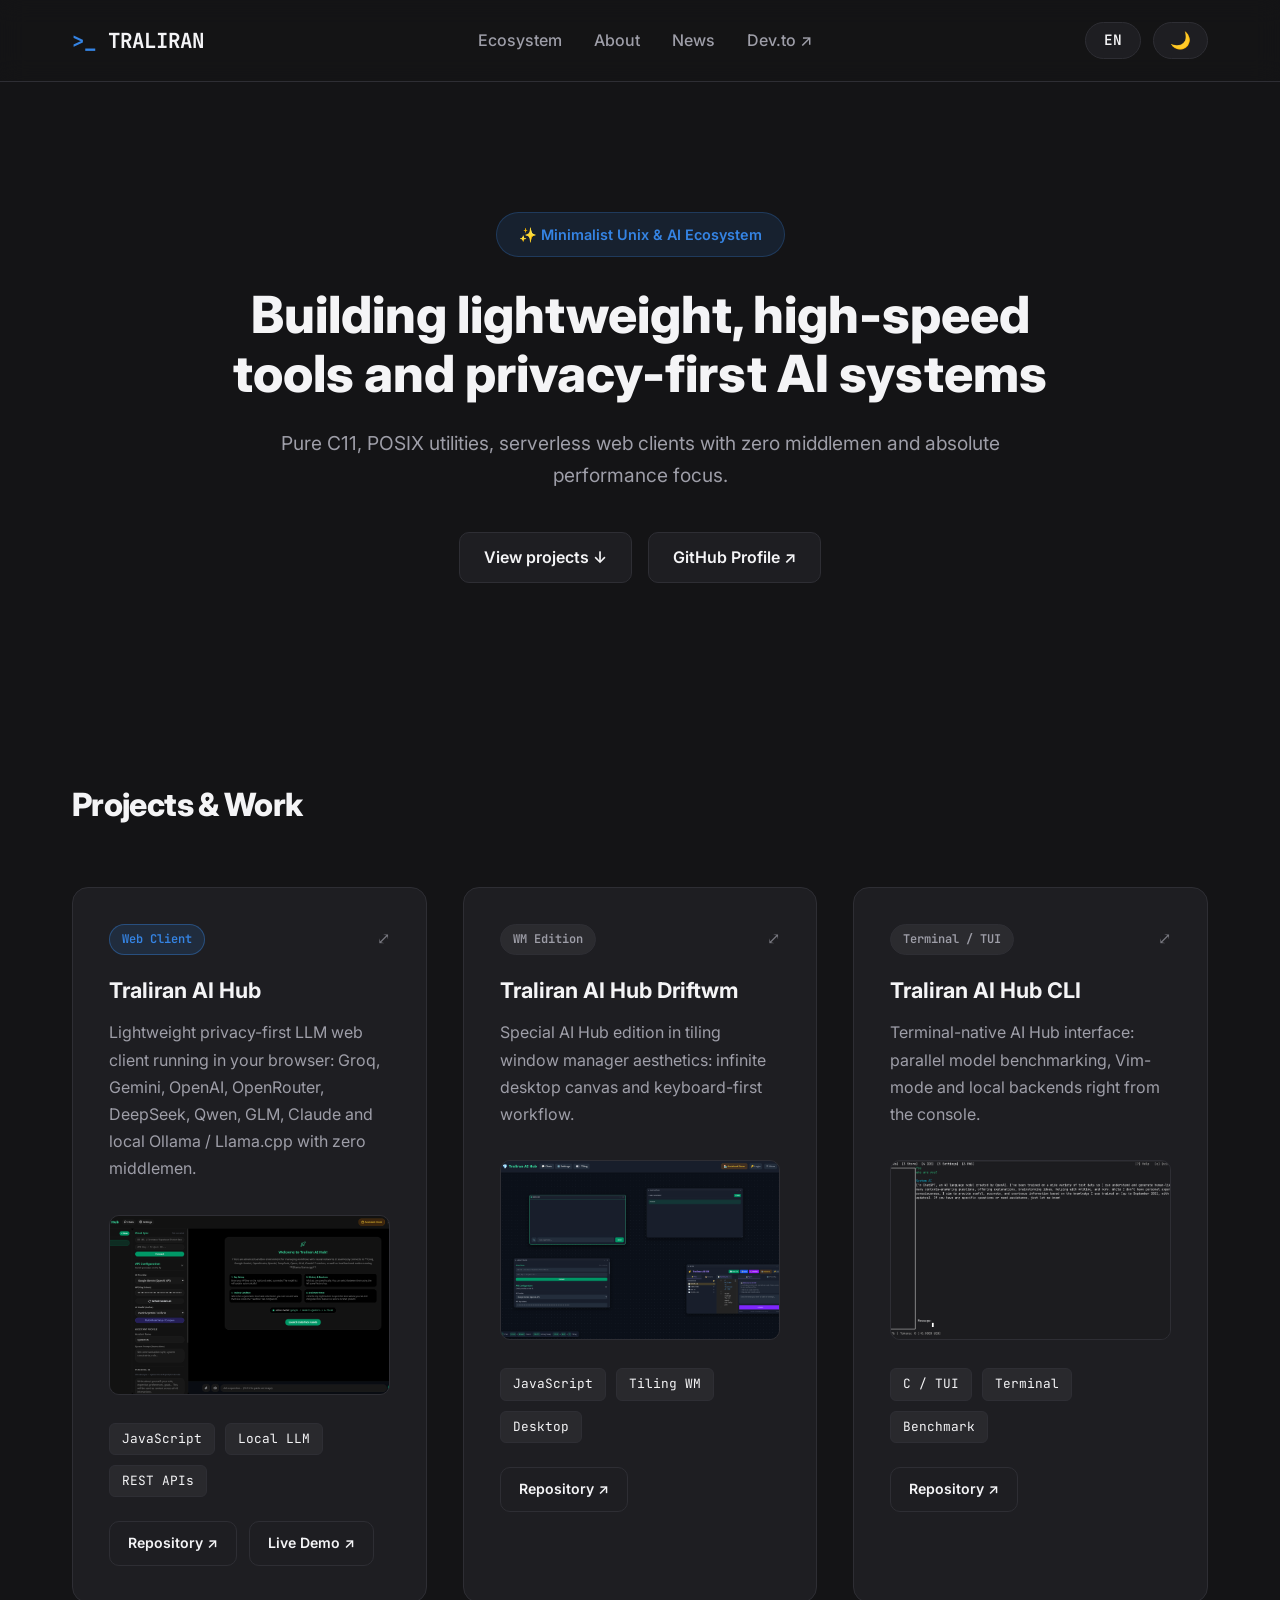
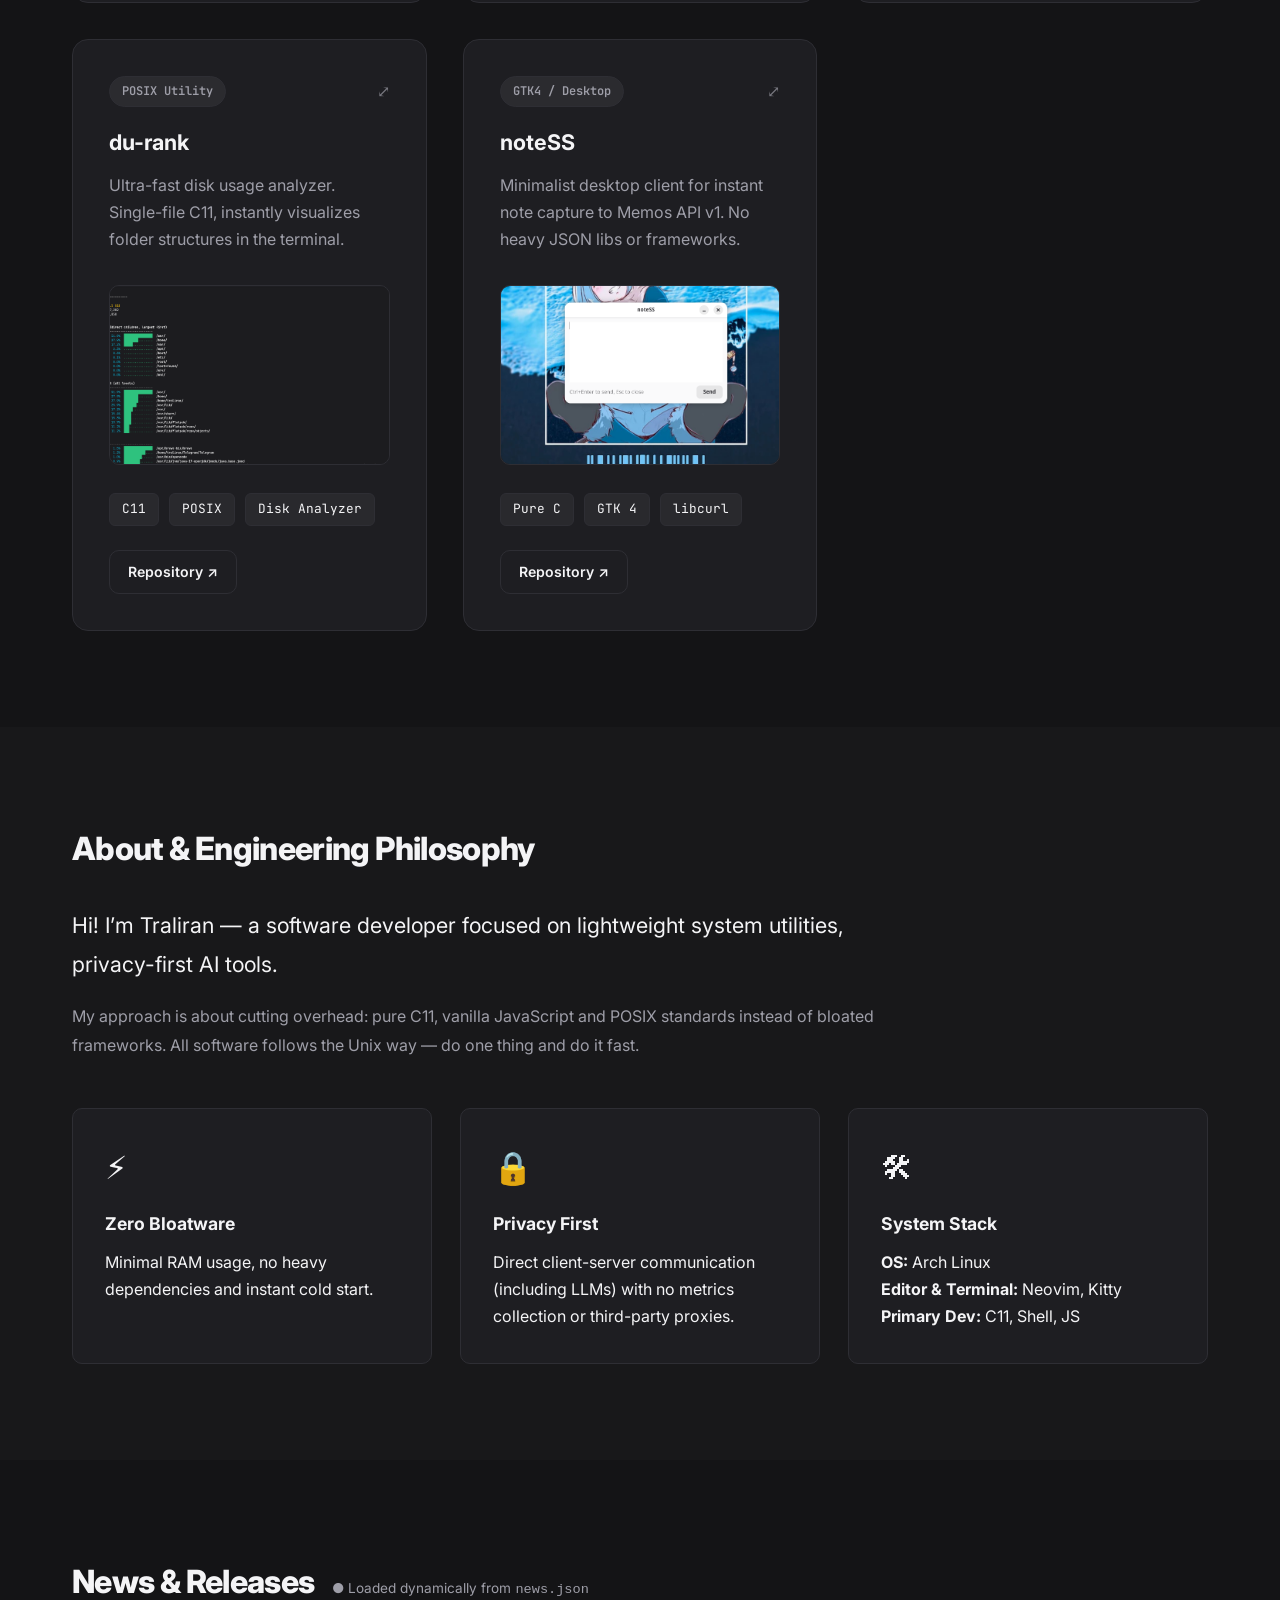
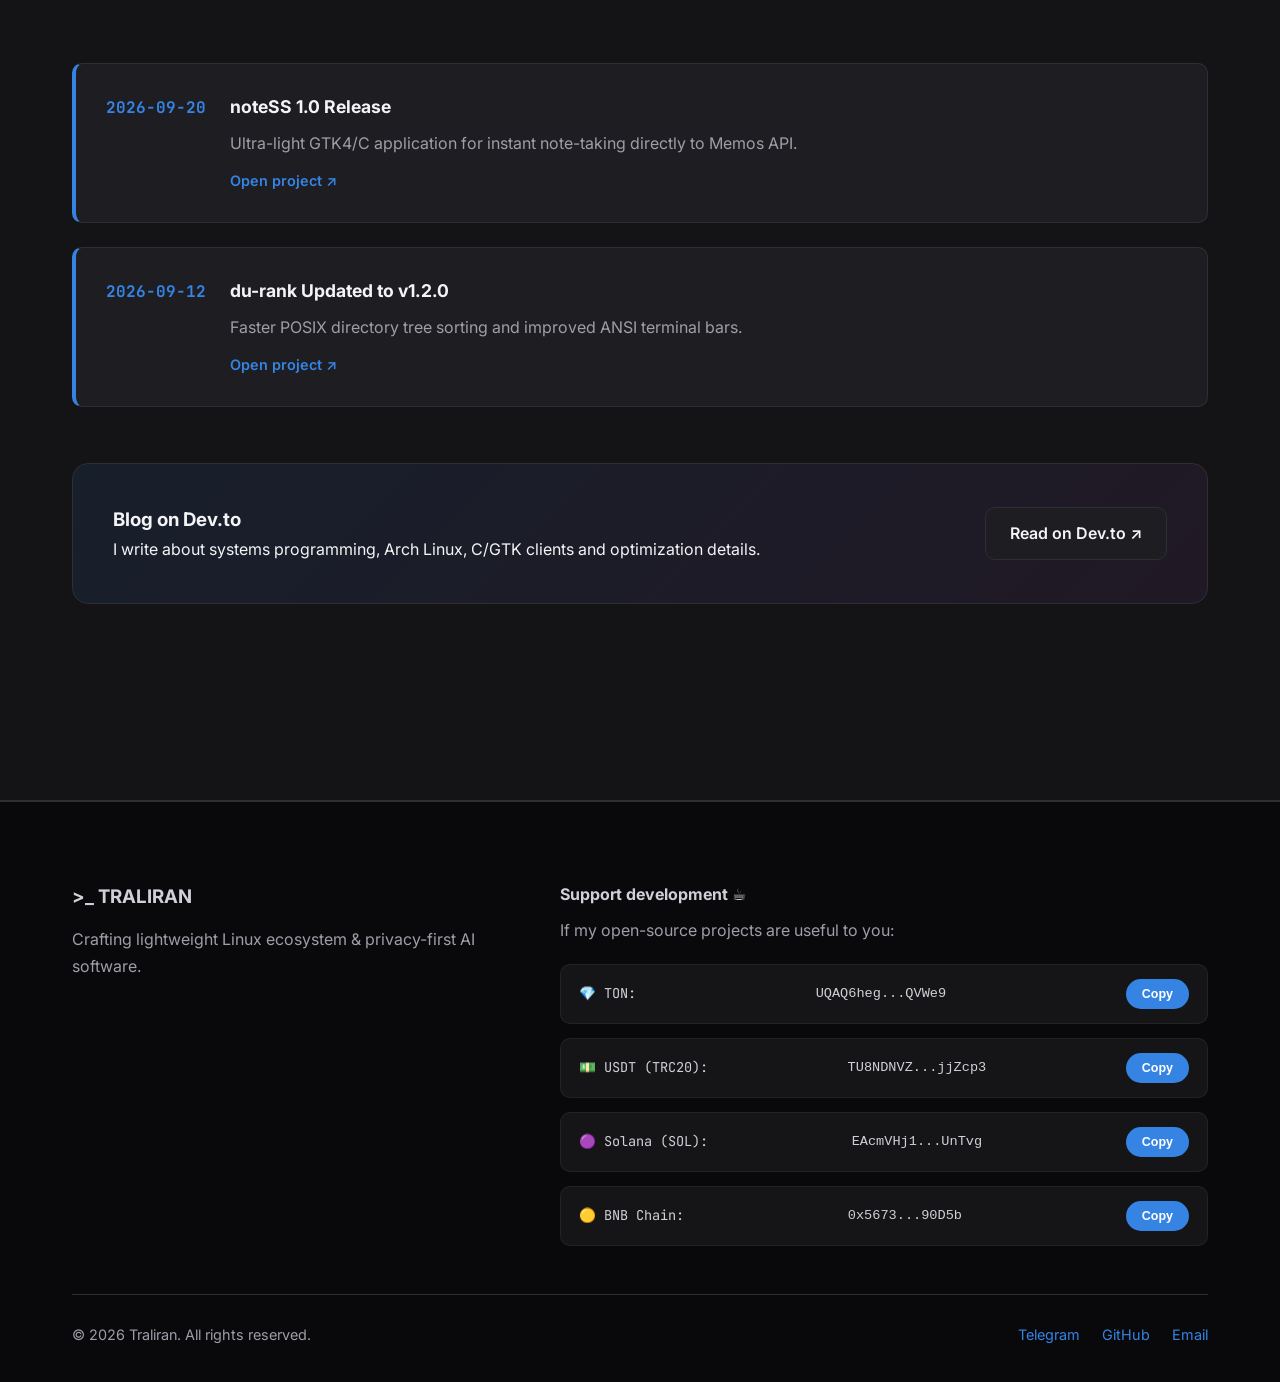
==== index.html @ 65683be8 "Added a landing (part 3)" ====
<!DOCTYPE html>
<html lang="en" data-theme="dark">
<head>
    <meta charset="UTF-8">
    <meta name="viewport" content="width=device-width, initial-scale=1.0">
    <title>Traliran — Software Craftsman & Open Source Ecosystem</title>
    <link rel="stylesheet" href="style.css">
    <link rel="stylesheet" href="https://fonts.googleapis.com/css2?family=Inter:wght@400;500;600;700;800&family=JetBrains+Mono:wght@400;500&display=swap">
</head>
<body>

    <!-- Header / Nav -->
    <header class="navbar">
        <div class="container nav-container">
            <a href="#" class="logo">
                <span class="logo-symbol">&gt;_</span> TRALIRAN
            </a>
            <nav class="nav-links">
                <a href="#ecosystem" data-i18n="nav_ecosystem">Ecosystem</a>
                <a href="#about" data-i18n="nav_about">About</a>
                <a href="#news" data-i18n="nav_news">News</a>
                <a href="https://dev.to/traliran" target="_blank" class="ext-link">Dev.to ↗</a>
            </nav>
            <div class="nav-controls">
                <button id="lang-toggle" class="btn-pill">EN</button>
                <button id="theme-toggle" class="btn-pill">🌙</button>
            </div>
        </div>
    </header>

    <main>
        <!-- Hero Section -->
        <section class="hero fade-in">
            <div class="container">
                <div class="hero-badge" data-i18n="hero_badge">✨ Minimalist Unix & AI Ecosystem</div>
                <h1 class="hero-title" data-i18n="hero_title">Building lightweight, high-speed tools and privacy-first AI systems</h1>
                <p class="hero-subtitle" data-i18n="hero_desc">Pure C11, POSIX utilities, serverless web clients with zero middlemen and absolute performance focus.</p>
                <div class="hero-actions">
                    <a href="#ecosystem" class="btn btn-secondary" data-i18n="btn_view_projects">View projects ↓</a>
                    <a href="https://github.com/Traliran" target="_blank" class="btn btn-secondary">GitHub Profile ↗</a>
                </div>
            </div>
        </section>

        <!-- Main Featured Projects Section -->
        <section id="ecosystem" class="section">
            <div class="container">
                <h2 class="section-title" data-i18n="title_projects">Projects & Work</h2>

                <div class="projects-grid">
                    <!-- Traliran AI Hub -->
                    <div class="card project-card" tabindex="0">
                        <div class="card-header"><span class="badge badge-accent">Web Client</span><span class="zoom-hint" title="Open details">⤢</span></div>
                        <h3>Traliran AI Hub</h3>
                        <p data-i18n="card_taih_desc">Lightweight privacy-first LLM web client running in your browser: Groq, Gemini, OpenAI, OpenRouter, DeepSeek, Qwen, GLM, Claude and local Ollama / Llama.cpp with zero middlemen.</p>
                        <div class="card-gallery-preview single">
                            <div class="thumb-box"><img src="assets/img/ai-hub-1.png" alt="Traliran AI Hub Web" loading="lazy" onerror="this.src='https://placehold.co/600x350/1e1e2e/cba6f7?text=Traliran+AI+Hub+UI'"></div>
                        </div>
                        <div class="tags">
                            <span>JavaScript</span><span>Local LLM</span><span>REST APIs</span>
                        </div>
                        <div class="card-footer-actions">
                            <a href="https://github.com/Traliran/traliran-ai-hub" target="_blank" rel="noopener" class="btn btn-sm btn-outline">Repository ↗</a>
                            <a href="https://traliran.github.io/traliran-ai-hub/" target="_blank" rel="noopener" class="btn btn-sm btn-outline">Live Demo ↗</a>
                        </div>
                    </div>

                    <!-- Traliran AI Hub Driftwm -->
                    <div class="card project-card" tabindex="0">
                        <div class="card-header"><span class="badge">WM Edition</span><span class="zoom-hint" title="Open details">⤢</span></div>
                        <h3>Traliran AI Hub Driftwm</h3>
                        <p data-i18n="card_drift_desc">Special AI Hub edition in tiling window manager aesthetics: infinite desktop canvas and keyboard-first workflow.</p>
                        <div class="card-gallery-preview single">
                            <div class="thumb-box"><img src="assets/img/drift-1.png" alt="Traliran AI Hub Driftwm" loading="lazy" onerror="this.src='https://placehold.co/600x350/181825/89b4fa?text=AI+Hub+Driftwm'"></div>
                        </div>
                        <div class="tags">
                            <span>JavaScript</span><span>Tiling WM</span><span>Desktop</span>
                        </div>
                        <div class="card-footer-actions">
                            <a href="https://github.com/Traliran/traliran-ai-hub-driftwm" target="_blank" rel="noopener" class="btn btn-sm btn-outline">Repository ↗</a>
                        </div>
                    </div>

                    <!-- Traliran AI Hub CLI -->
                    <div class="card project-card" tabindex="0">
                        <div class="card-header"><span class="badge">Terminal / TUI</span><span class="zoom-hint" title="Open details">⤢</span></div>
                        <h3>Traliran AI Hub CLI</h3>
                        <p data-i18n="card_cli_desc">Terminal-native AI Hub interface: parallel model benchmarking, Vim-mode and local backends right from the console.</p>
                        <div class="card-gallery-preview single">
                            <div class="thumb-box"><img src="assets/img/cli-1.png" alt="Traliran AI Hub CLI" loading="lazy" onerror="this.src='https://placehold.co/600x350/181825/89b4fa?text=AI+Hub+CLI'"></div>
                        </div>
                        <div class="tags"><span>C / TUI</span><span>Terminal</span><span>Benchmark</span></div>
                        <div class="card-footer-actions">
                            <a href="https://github.com/Traliran/traliran-ai-hub-cli" target="_blank" rel="noopener" class="btn btn-sm btn-outline">Repository ↗</a>
                        </div>
                    </div>

                    <!-- du-rank -->
                    <div class="card project-card" tabindex="0">
                        <div class="card-header"><span class="badge">POSIX Utility</span><span class="zoom-hint" title="Open details">⤢</span></div>
                        <h3>du-rank</h3>
                        <p data-i18n="durank_desc">Ultra-fast disk usage analyzer. Single-file C11, instantly visualizes folder structures in the terminal.</p>
                        <div class="card-gallery-preview single">
                            <img src="assets/img/durank-preview.png" alt="du-rank screen" onerror="this.src='https://placehold.co/600x250/11111b/a6e3a1?text=du-rank+Terminal+ANSI'">
                        </div>
                        <div class="tags"><span>C11</span><span>POSIX</span><span>Disk Analyzer</span></div>
                        <div class="card-footer-actions">
                            <a href="https://github.com/Traliran/du-rank" target="_blank" class="btn btn-sm btn-outline">Repository ↗</a>
                        </div>
                    </div>

                    <!-- noteSS -->
                    <div class="card project-card" tabindex="0">
                        <div class="card-header"><span class="badge">GTK4 / Desktop</span><span class="zoom-hint" title="Open details">⤢</span></div>
                        <h3>noteSS</h3>
                        <p data-i18n="notess_desc">Minimalist desktop client for instant note capture to Memos API v1. No heavy JSON libs or frameworks.</p>
                        <div class="card-gallery-preview single">
                            <img src="assets/img/notess-preview.png" alt="noteSS screen" onerror="this.src='https://placehold.co/600x250/11111b/f38ba8?text=noteSS+GTK4+App'">
                        </div>
                        <div class="tags"><span>Pure C</span><span>GTK 4</span><span>libcurl</span></div>
                        <div class="card-footer-actions">
                            <a href="https://github.com/Traliran/noteSS" target="_blank" class="btn btn-sm btn-outline">Repository ↗</a>
                        </div>
                    </div>
                </div>
            </div>
        </section>

        <!-- Detailed About Me Section -->
        <section id="about" class="section section-about">
            <div class="container">
                <h2 class="section-title" data-i18n="title_about">About & Engineering Philosophy</h2>
                <div class="about-hero-block">
                    <div class="about-text">
                        <p class="lead-text" data-i18n="about_lead">
                            Hi! I’m <strong>Traliran</strong> — a software developer focused on lightweight system utilities, custom desktop environments and privacy-first AI tools.
                        </p>
                        <p data-i18n="about_body">
                            My approach is about cutting overhead: pure C11, vanilla JavaScript and POSIX standards instead of bloated frameworks. All software follows the Unix way — do one thing and do it fast.
                        </p>
                    </div>

                    <div class="philosophy-grid">
                        <div class="ph-card">
                            <div class="ph-icon">⚡</div>
                            <h4>Zero Bloatware</h4>
                            <p data-i18n="ph_bloat">Minimal RAM usage, no heavy dependencies and instant cold start.</p>
                        </div>
                        <div class="ph-card">
                            <div class="ph-icon">🔒</div>
                            <h4>Privacy First</h4>
                            <p data-i18n="ph_privacy">Direct client-server communication (including LLMs) with no metrics collection or third-party proxies.</p>
                        </div>
                        <div class="ph-card">
                            <div class="ph-icon">🛠</div>
                            <h4>System Stack</h4>
                            <p><strong>OS:</strong> Arch Linux<br><strong>Editor & Terminal:</strong> Neovim, Kitty<br><strong>Primary Dev:</strong> C11, Shell, JS</p>
                        </div>
                    </div>
                </div>
            </div>
        </section>

        <!-- Dynamic News Section -->
        <section id="news" class="section">
            <div class="container">
                <div class="news-header">
                    <h2 class="section-title" data-i18n="title_news">News & Releases</h2>
                    <span class="json-indicator">● Loaded dynamically from <code>news.json</code></span>
                </div>

                <div id="news-container" class="news-timeline">
                    <!-- Loaded via JS from data/news.json -->
                </div>

                <div class="devto-banner">
                    <div class="devto-info">
                        <h3>Blog on Dev.to</h3>
                        <p data-i18n="devto_desc">I write about systems programming, Arch Linux, C/GTK clients and optimization details.</p>
                    </div>
                    <a href="https://dev.to/traliran" target="_blank" class="btn btn-secondary">Read on Dev.to ↗</a>
                </div>
            </div>
        </section>
    </main>

    <!-- Project detail modal: same title / image / description as the mini card -->
    <div id="project-modal" class="modal-overlay" role="dialog" aria-modal="true">
        <div class="modal-window project-modal-window">
            <button class="modal-close" id="project-modal-close" aria-label="Close">✕</button>
            <div class="modal-header">
                <span id="project-modal-badge" class="badge"></span>
                <h2 id="project-modal-title"></h2>
            </div>
            <div class="project-modal-image-wrap">
                <img id="project-modal-image" src="" alt="">
            </div>
            <p id="project-modal-desc"></p>
            <div id="project-modal-tags" class="tags"></div>
            <div id="project-modal-links" class="card-footer-actions"></div>
        </div>
    </div>

    <!-- Isolated Distinct Footer -->
    <footer class="footer-separated">
        <div class="container">
            <div class="footer-top">
                <div class="footer-brand">
                    <h3>&gt;_ TRALIRAN</h3>
                    <p data-i18n="footer_slogan">Crafting lightweight Linux ecosystem & privacy-first AI software.</p>
                </div>

                <div class="footer-support-box">
                    <h4 data-i18n="support_title">Support development ☕</h4>
                    <p data-i18n="support_sub">If my open-source projects are useful to you:</p>
                    <div class="crypto-grid">
                        <div class="crypto-item">
                            <span>💎 TON:</span>
                            <code title="UQAQ6hegIZbejKThqa3BYyuo7AX8yuRO2f8yQOP7Ke_QVWe9">UQAQ6heg...QVWe9</code>
                            <button class="btn-copy" onclick="copyCrypto('UQAQ6hegIZbejKThqa3BYyuo7AX8yuRO2f8yQOP7Ke_QVWe9', this)">Copy</button>
                        </div>
                        <div class="crypto-item">
                            <span>💵 USDT (TRC20):</span>
                            <code title="TU8NDNVZJjHtJYLXPz124ZxxszDejjZcp3">TU8NDNVZ...jjZcp3</code>
                            <button class="btn-copy" onclick="copyCrypto('TU8NDNVZJjHtJYLXPz124ZxxszDejjZcp3', this)">Copy</button>
                        </div>
                        <div class="crypto-item">
                            <span>🟣 Solana (SOL):</span>
                            <code title="EAcmVHj1HSnSvtVCdFirBnA6wh7BiETmssN1yPjUnTvg">EAcmVHj1...UnTvg</code>
                            <button class="btn-copy" onclick="copyCrypto('EAcmVHj1HSnSvtVCdFirBnA6wh7BiETmssN1yPjUnTvg', this)">Copy</button>
                        </div>
                        <div class="crypto-item">
                            <span>🟡 BNB Chain:</span>
                            <code title="0x56731151d6Ff21777f215499A46fC43843590D5b">0x5673...90D5b</code>
                            <button class="btn-copy" onclick="copyCrypto('0x56731151d6Ff21777f215499A46fC43843590D5b', this)">Copy</button>
                        </div>
                    </div>
                </div>
            </div>

            <div class="footer-divider"></div>

            <div class="footer-bottom">
                <p>&copy; 2026 Traliran. All rights reserved.</p>
                <div class="footer-socials">
                    <a href="https://t.me/Traliran" target="_blank">Telegram</a>
                    <a href="https://github.com/Traliran" target="_blank">GitHub</a>
                    <a href="mailto:sitetake7511@gmail.com">Email</a>
                </div>
            </div>
        </div>
    </footer>

    <script src="script.js"></script>
</body>
</html>
---- style.css ----
:root {
    --bg-main: #141416;
    --card-bg: #1e1e22;
    --card-hover: #26262c;
    --text-primary: #f4f4f6;
    --text-muted: #9e9ea8;
    --accent-blue: #3584e4;
    --accent-blue-hover: #1c71d8;
    --accent-purple: #9141ac;
    --border-color: #2e2e34;
    --footer-bg: #09090b; /* Четко отделенный цвет футера */
    --radius-lg: 16px;
    --radius-md: 10px;
    --transition: all 0.3s cubic-bezier(0.16, 1, 0.3, 1);
}

[data-theme="light"] {
    --bg-main: #f6f5f4;
    --card-bg: #ffffff;
    --card-hover: #f0f0f3;
    --text-primary: #1d1d20;
    --text-muted: #62626c;
    --border-color: #e0e0e6;
    --footer-bg: #18181b; /* Темный футер в светлой теме для мощного контраста */
}

* { box-sizing: border-box; margin: 0; padding: 0; }
body {
    background-color: var(--bg-main);
    color: var(--text-primary);
    font-family: 'Inter', system-ui, sans-serif;
    line-height: 1.6;
    overflow-x: hidden;
}

.container { max-width: 1200px; margin: 0 auto; padding: 0 32px; }

/* Navbar Animation */
.navbar {
    background: rgba(20, 20, 22, 0.85);
    backdrop-filter: blur(12px);
    position: sticky; top: 0; z-index: 90;
    border-bottom: 1px solid var(--border-color);
    padding: 22px 0;
}
[data-theme="light"] .navbar { background: rgba(246, 245, 244, 0.9); }
.nav-container { display: flex; justify-content: space-between; align-items: center; gap: 24px; }
.logo { font-family: 'JetBrains Mono', monospace; font-weight: 700; font-size: 1.3rem; color: var(--text-primary); text-decoration: none; }
.logo-symbol { color: var(--accent-blue); }
.nav-links a { color: var(--text-muted); text-decoration: none; margin: 0 14px; font-weight: 500; transition: var(--transition); }
.nav-links a:hover { color: var(--accent-blue); }

/* Styled lang / theme controls */
.nav-controls { display: flex; gap: 12px; align-items: center; }
.btn-pill {
    min-width: 52px;
    padding: 10px 18px;
    border-radius: 999px;
    border: 1px solid var(--border-color);
    background: var(--card-bg);
    color: var(--text-primary);
    font-family: 'JetBrains Mono', monospace;
    font-weight: 600;
    font-size: 0.9rem;
    cursor: pointer;
    transition: var(--transition);
    line-height: 1;
}
.btn-pill:hover {
    border-color: var(--accent-blue);
    color: var(--accent-blue);
    transform: translateY(-2px);
    box-shadow: 0 6px 16px rgba(53, 132, 228, 0.25);
}
.btn-pill:active { transform: translateY(0); }
#theme-toggle { font-size: 1.05rem; padding: 9px 16px; }

/* Sections — увеличенные отступы */
.section { padding: 96px 0; scroll-margin-top: 90px; }
.section-title { font-size: 2rem; font-weight: 800; margin-bottom: 16px; letter-spacing: -0.02em; }

/* Hero Section */
.hero { padding: 130px 0 100px; text-align: center; }
.hero-badge { display: inline-block; background: rgba(53, 132, 228, 0.12); color: var(--accent-blue); padding: 10px 22px; border-radius: 30px; font-weight: 600; font-size: 0.9rem; margin-bottom: 28px; border: 1px solid rgba(53,132,228,0.25); }
.hero-title { font-size: 3.2rem; font-weight: 800; line-height: 1.15; max-width: 900px; margin: 0 auto 24px; }
.hero-subtitle { font-size: 1.2rem; color: var(--text-muted); max-width: 720px; margin: 0 auto 40px; line-height: 1.7; }
.hero-actions { display: flex; gap: 16px; justify-content: center; flex-wrap: wrap; }

/* Buttons */
.btn { padding: 12px 24px; border-radius: var(--radius-md); font-weight: 600; text-decoration: none; border: none; cursor: pointer; transition: var(--transition); }
.btn-primary { background: var(--accent-blue); color: #fff; }
.btn-primary:hover { background: var(--accent-blue-hover); transform: translateY(-2px); box-shadow: 0 8px 20px rgba(53, 132, 228, 0.3); }
.btn-secondary { background: var(--card-bg); color: var(--text-primary); border: 1px solid var(--border-color); }
.btn-secondary:hover { background: var(--card-hover); transform: translateY(-2px); }

/* Projects Grid */
.projects-grid { display: grid; grid-template-columns: repeat(auto-fit, minmax(340px, 1fr)); gap: 36px; margin-top: 56px; }

.card {
    background: var(--card-bg);
    border: 1px solid var(--border-color);
    border-radius: var(--radius-lg);
    padding: 36px;
    display: flex; flex-direction: column;
    transition: var(--transition);
    position: relative;
}
.card h3 { margin: 14px 0 12px; font-size: 1.35rem; }
.card p { color: var(--text-muted); line-height: 1.7; margin-bottom: 8px; }
.card:hover { transform: translateY(-6px); background: var(--card-hover); border-color: rgba(53, 132, 228, 0.4); }
.card-header { display: flex; align-items: center; gap: 12px; margin-bottom: 4px; }
.badge { background: rgba(255,255,255,0.06); border: 1px solid var(--border-color); padding: 5px 12px; border-radius: 999px; font-size: 0.75rem; font-weight: 600; font-family: 'JetBrains Mono', monospace; color: var(--text-muted); }
.badge-accent { background: rgba(53,132,228,0.14); border-color: rgba(53,132,228,0.4); color: var(--accent-blue); }

.card-footer-actions { display: flex; flex-wrap: wrap; gap: 12px; margin-top: 24px; }
.btn-sm { padding: 10px 18px; font-size: 0.88rem; display: inline-block; }
.btn-outline { background: transparent; border: 1px solid var(--border-color); color: var(--text-primary); }
.btn-outline:hover { border-color: var(--accent-blue); color: var(--accent-blue); background: rgba(53,132,228,0.08); transform: translateY(-2px); }

.glow-card { border: 1px solid rgba(145, 65, 172, 0.4); cursor: pointer; }
.glow-card:hover { box-shadow: 0 10px 30px rgba(145, 65, 172, 0.25); }

.card-gallery-preview { display: grid; grid-template-columns: 1fr 1fr; gap: 12px; margin: 24px 0 8px; }
.card-gallery-preview.single { grid-template-columns: 1fr; }
.card-gallery-preview img { width: 100%; height: 180px; object-fit: cover; border-radius: 10px; border: 1px solid var(--border-color); display: block; }

.tags { display: flex; flex-wrap: wrap; gap: 10px; margin-top: 20px; }
.tags span { background: rgba(255, 255, 255, 0.05); border: 1px solid var(--border-color); padding: 5px 12px; border-radius: 6px; font-size: 0.8rem; font-family: 'JetBrains Mono'; }

/* About Me Section Expanded */
.section-about { background: rgba(255, 255, 255, 0.015); border-y: 1px solid var(--border-color); }
.about-hero-block { margin-top: 32px; }
.about-text { max-width: 860px; }
.lead-text { font-size: 1.35rem; line-height: 1.7; margin-bottom: 20px; }
.about-text p { margin-bottom: 18px; line-height: 1.8; color: var(--text-muted); }
.about-text .lead-text { color: var(--text-primary); }
.philosophy-grid { display: grid; grid-template-columns: repeat(auto-fit, minmax(280px, 1fr)); gap: 28px; margin-top: 48px; }
.ph-card { background: var(--card-bg); padding: 32px; border-radius: var(--radius-md); border: 1px solid var(--border-color); line-height: 1.7; }
.ph-card h4 { margin-bottom: 10px; font-size: 1.1rem; }
.ph-icon { font-size: 2rem; margin-bottom: 14px; }

/* News Section & Timeline */
.news-header { display: flex; align-items: baseline; gap: 18px; flex-wrap: wrap; margin-bottom: 8px; }
.json-indicator { font-size: 0.85rem; color: var(--text-muted); }
.news-timeline { margin-top: 40px; display: flex; flex-direction: column; gap: 24px; }
.news-item { background: var(--card-bg); padding: 28px 30px; border-radius: var(--radius-md); border: 1px solid var(--border-color); border-left: 4px solid var(--accent-blue); display: flex; gap: 24px; align-items: flex-start; line-height: 1.7; }
.news-item h4 { margin-bottom: 8px; font-size: 1.1rem; }
.news-item p { color: var(--text-muted); }
.news-date { font-family: 'JetBrains Mono'; color: var(--accent-blue); font-weight: 700; white-space: nowrap; padding-top: 2px; }
.news-link { display: inline-block; margin-top: 12px; color: var(--accent-blue); font-weight: 600; text-decoration: none; font-size: 0.9rem; }
.news-link:hover { text-decoration: underline; }

/* Dev.to Banner */
.devto-banner { background: linear-gradient(135deg, rgba(53,132,228,0.1), rgba(145,65,172,0.1)); border: 1px solid var(--border-color); padding: 40px; border-radius: var(--radius-lg); margin-top: 56px; display: flex; justify-content: space-between; align-items: center; gap: 28px; flex-wrap: wrap; line-height: 1.7; }

/* Modal Window */
.modal-overlay { position: fixed; top: 0; left: 0; width: 100vw; height: 100vh; background: rgba(0, 0, 0, 0.75); backdrop-filter: blur(10px); display: none; justify-content: center; align-items: center; z-index: 1000; opacity: 0; transition: opacity 0.3s ease; }
.modal-overlay.active { display: flex; opacity: 1; }
.modal-window { background: var(--card-bg); width: 90%; max-width: 900px; max-height: 85vh; border-radius: var(--radius-lg); border: 1px solid var(--border-color); padding: 36px; overflow-y: auto; position: relative; animation: slideUp 0.3s cubic-bezier(0.16, 1, 0.3, 1); }
.modal-close { position: absolute; top: 20px; right: 20px; background: none; border: none; color: var(--text-primary); font-size: 1.5rem; cursor: pointer; }

/* Separated Footer */
.footer-separated { background: var(--footer-bg); border-top: 2px solid var(--border-color); padding: 80px 0 36px; margin-top: 100px; color: #d0d0d8; }
.footer-top { display: grid; grid-template-columns: 1fr 1.5fr; gap: 56px; }
.footer-brand h3 { margin-bottom: 14px; }
.footer-brand p { line-height: 1.7; color: #9e9ea8; }
.footer-support-box h4 { margin-bottom: 10px; }
.footer-support-box > p { color: #9e9ea8; margin-bottom: 6px; }
.crypto-grid { display: flex; flex-direction: column; gap: 14px; margin-top: 20px; }
.crypto-item { background: rgba(255, 255, 255, 0.05); padding: 14px 18px; border-radius: 10px; display: flex; justify-content: space-between; align-items: center; gap: 14px; font-family: 'JetBrains Mono'; font-size: 0.85rem; border: 1px solid rgba(255,255,255,0.06); }
.crypto-item code { overflow: hidden; text-overflow: ellipsis; white-space: nowrap; max-width: 220px; }
.btn-copy { background: var(--accent-blue); color: #fff; border: none; padding: 8px 16px; border-radius: 999px; cursor: pointer; font-size: 0.78rem; font-weight: 600; transition: var(--transition); flex-shrink: 0; }
.btn-copy:hover { background: var(--accent-blue-hover); transform: translateY(-1px); }
.footer-divider { height: 1px; background: var(--border-color); margin: 48px 0 28px; }
.footer-bottom { display: flex; justify-content: space-between; align-items: center; gap: 20px; flex-wrap: wrap; font-size: 0.9rem; color: var(--text-muted); }
.footer-socials a { color: var(--accent-blue); margin-left: 18px; text-decoration: none; }
.footer-socials a:hover { text-decoration: underline; }

/* Links inside cards must always be clickable */
.card a, .news-item a, .footer-socials a, .devto-banner a { position: relative; z-index: 2; }

/* Clickable project cards */
.project-card { cursor: zoom-in; }
.project-card:hover { border-color: rgba(53, 132, 228, 0.55); }
.project-card:focus-visible { outline: 2px solid var(--accent-blue); outline-offset: 3px; }
.card-header .zoom-hint {
    margin-left: auto;
    color: var(--text-muted);
    font-size: 1rem;
    opacity: 0.7;
    transition: var(--transition);
}
.project-card:hover .zoom-hint { opacity: 1; color: var(--accent-blue); }

/* Modal Window */
.modal-overlay { position: fixed; top: 0; left: 0; width: 100vw; height: 100vh; background: rgba(0, 0, 0, 0.75); backdrop-filter: blur(10px); display: none; justify-content: center; align-items: center; z-index: 1000; opacity: 0; transition: opacity 0.3s ease; padding: 24px; }
.modal-overlay.active { display: flex; opacity: 1; }
.modal-window { background: var(--card-bg); width: 90%; max-width: 900px; max-height: 85vh; border-radius: var(--radius-lg); border: 1px solid var(--border-color); padding: 36px; overflow-y: auto; position: relative; animation: slideUp 0.3s cubic-bezier(0.16, 1, 0.3, 1); }
.modal-close { position: absolute; top: 20px; right: 20px; background: none; border: 1px solid var(--border-color); border-radius: 999px; width: 38px; height: 38px; color: var(--text-primary); font-size: 1rem; cursor: pointer; transition: var(--transition); }
.modal-close:hover { border-color: var(--accent-blue); color: var(--accent-blue); }
.modal-header { margin-bottom: 20px; padding-right: 50px; }
.modal-header h2 { margin-top: 12px; font-size: 1.7rem; }
.project-modal-window p { color: var(--text-muted); line-height: 1.8; margin: 20px 0 8px; font-size: 1.05rem; }
.project-modal-image-wrap { margin: 8px 0 4px; }
.project-modal-image-wrap img { width: 100%; max-height: 52vh; object-fit: contain; background: rgba(0,0,0,0.3); border-radius: 12px; border: 1px solid var(--border-color); display: block; }

@media (max-width: 860px) {
    .hero { padding: 90px 0 70px; }
    .hero-title { font-size: 2.1rem; }
    .section { padding: 64px 0; }
    .card { padding: 28px; }
    .news-item { flex-direction: column; gap: 12px; }
    .footer-top { grid-template-columns: 1fr; }
    .nav-links { display: none; }
    .devto-banner { padding: 30px; }
}

@keyframes slideUp { from { transform: translateY(30px); } to { transform: translateY(0); } }
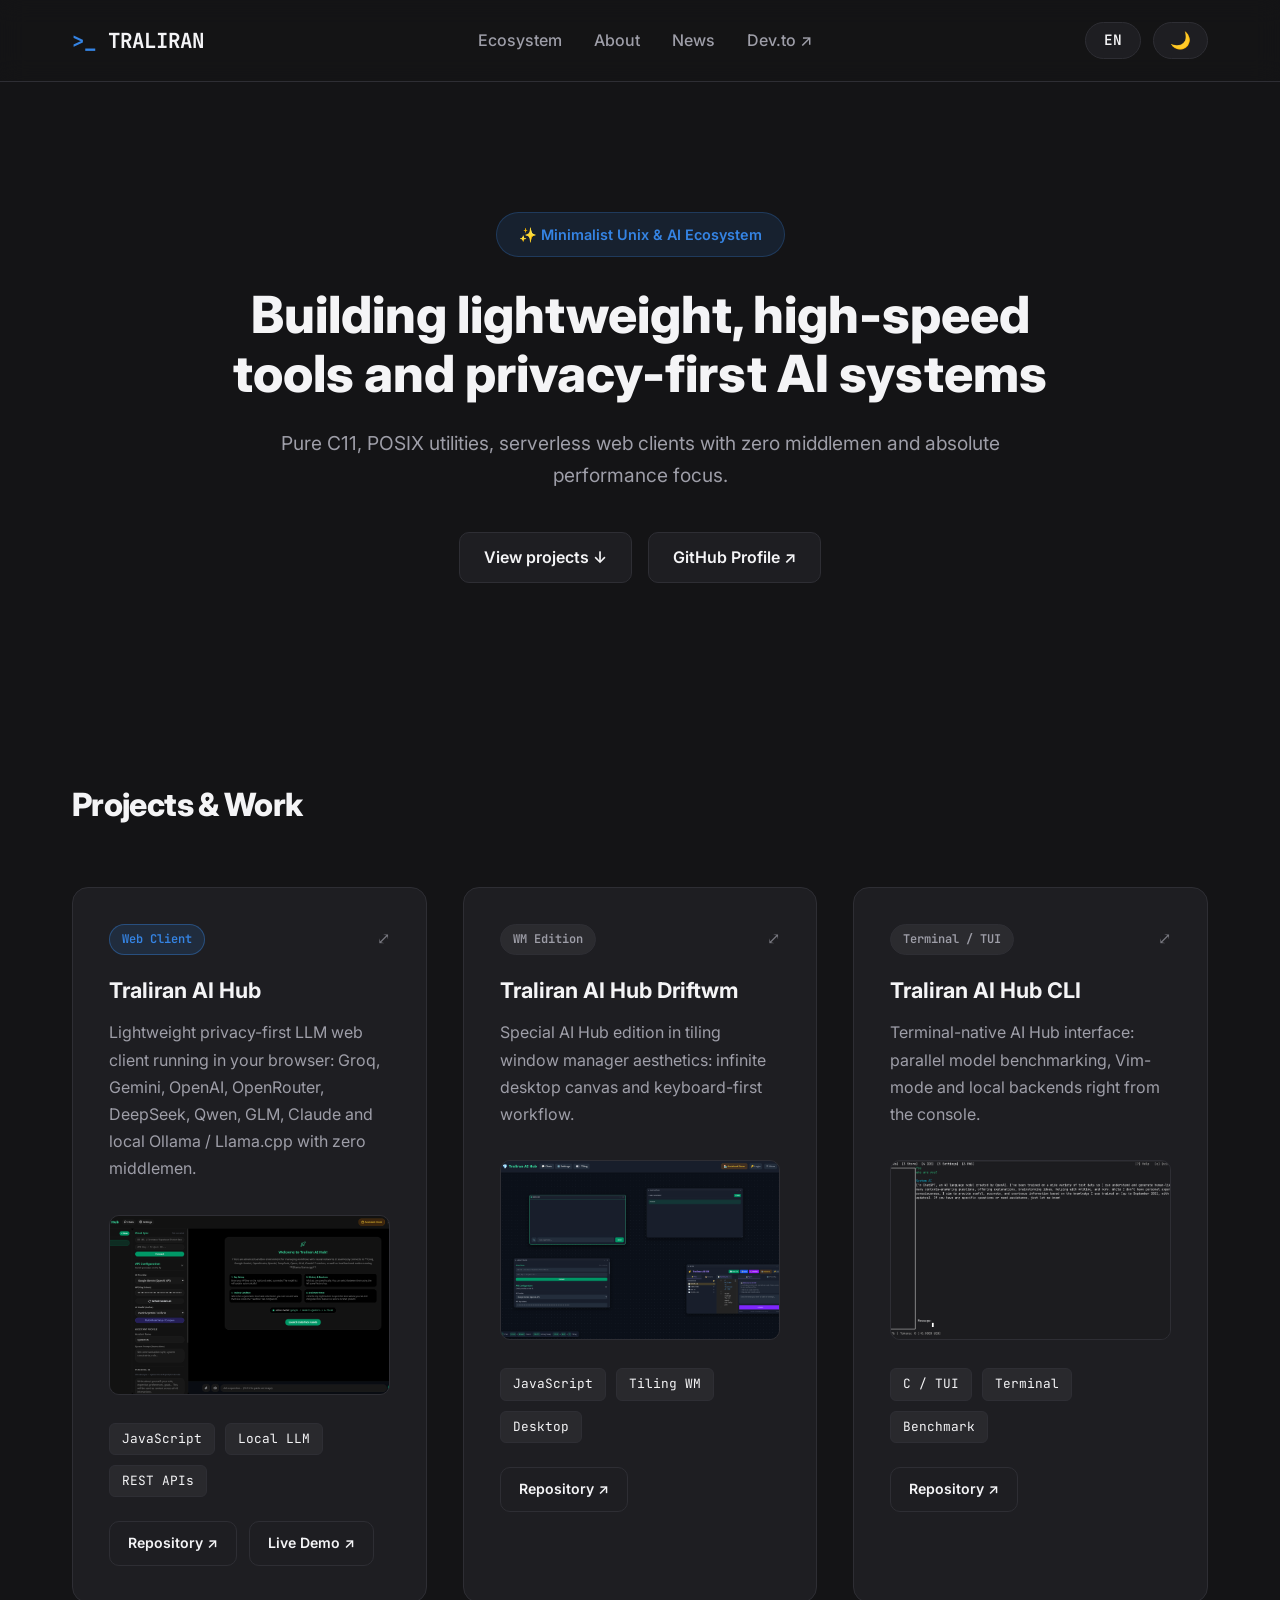
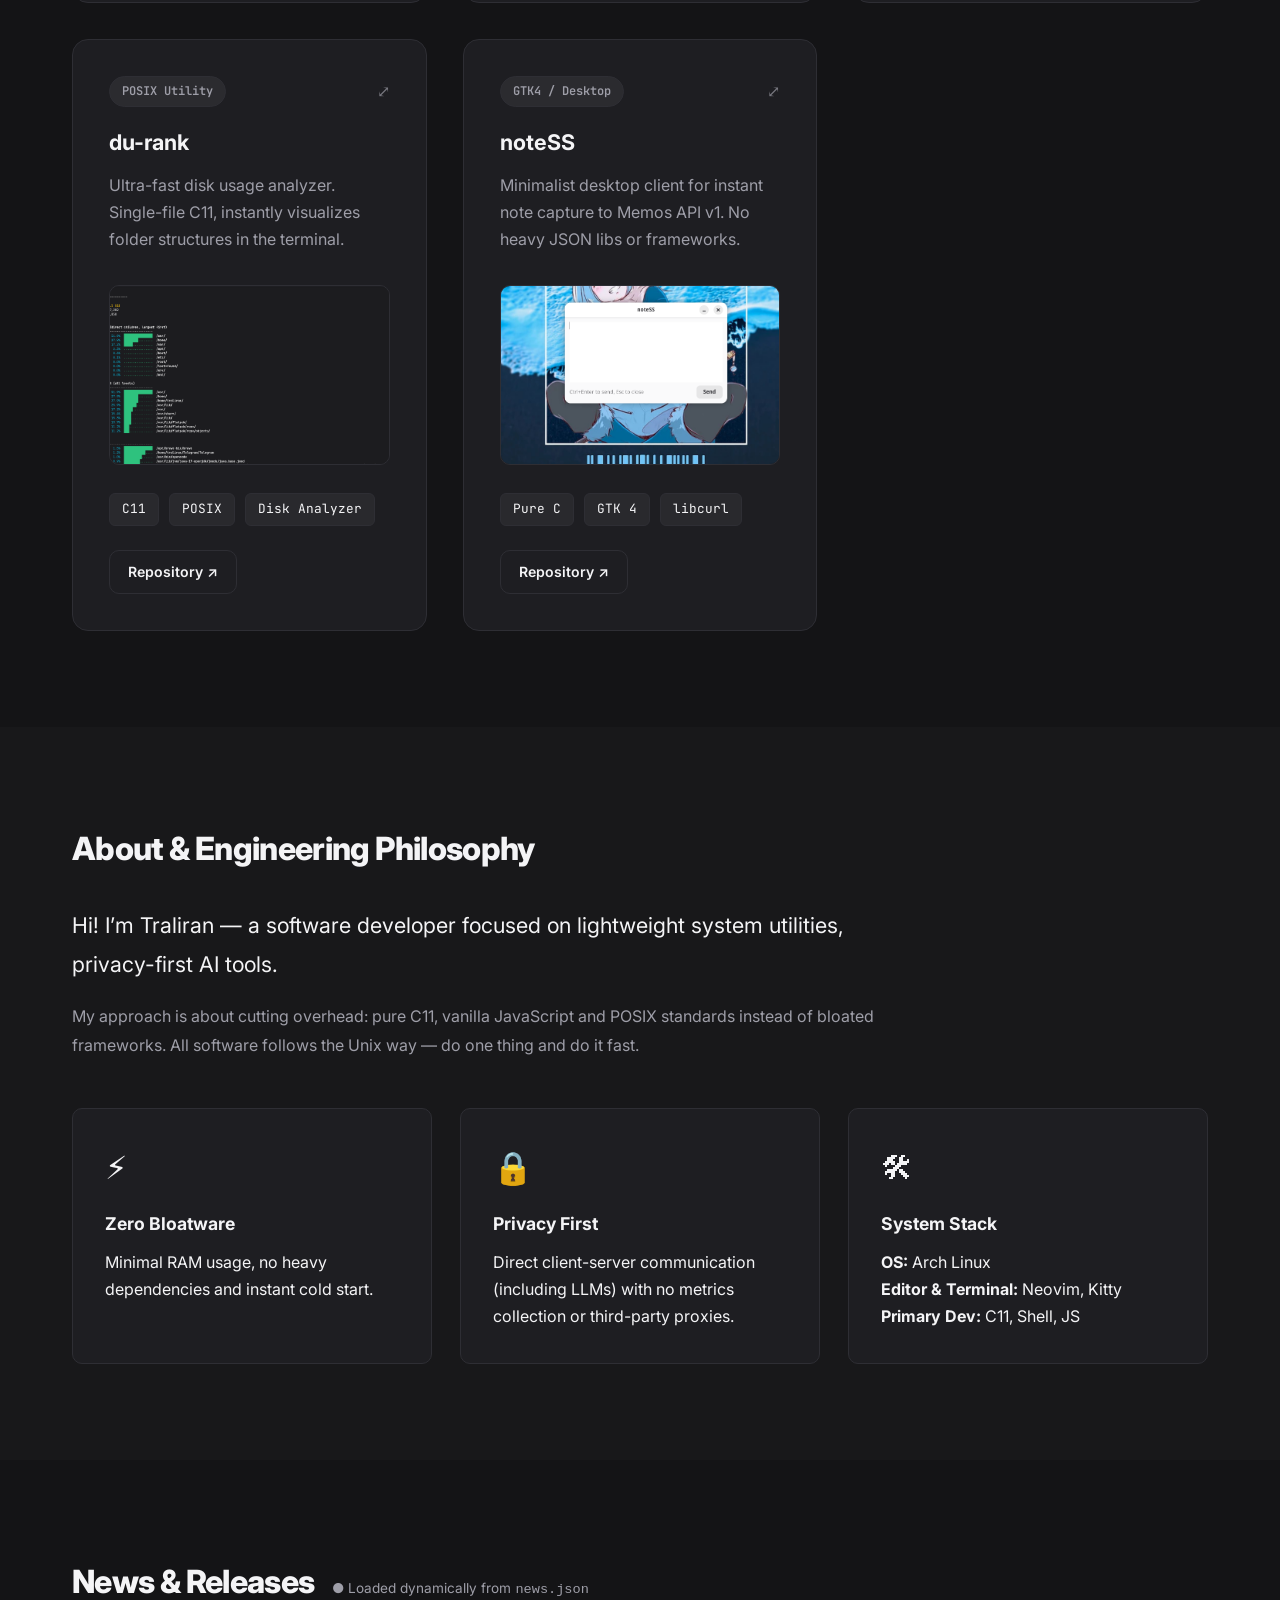
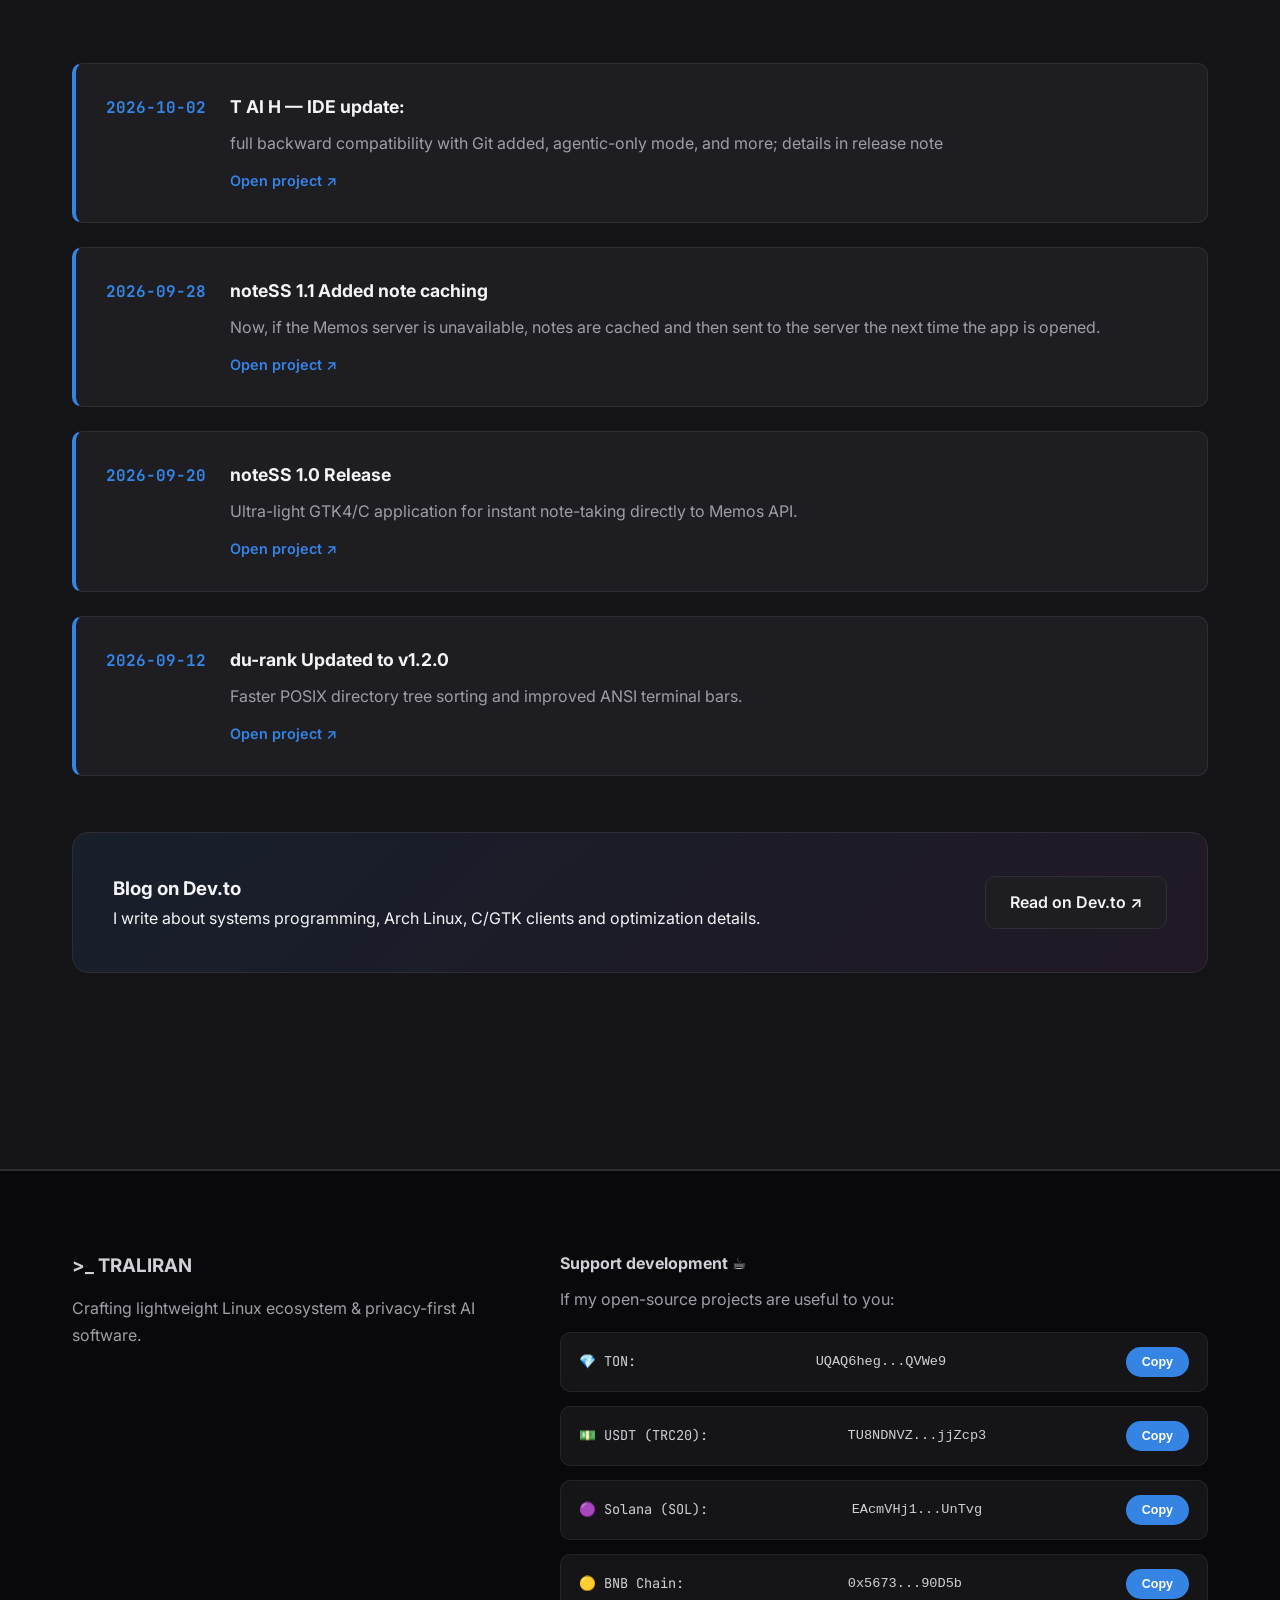
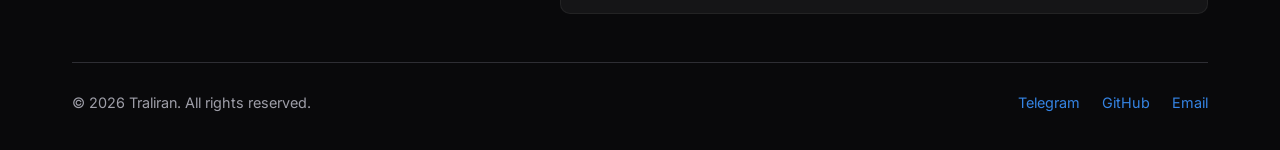
==== commit e2320e14: "Integrate Google Analytics tracking script Added Google Analytics tracking code to the head section." ====
--- a/index.html
+++ b/index.html
@@ -4,6 +4,17 @@
     <meta charset="UTF-8">
     <meta name="viewport" content="width=device-width, initial-scale=1.0">
     <title>Traliran — Software Craftsman & Open Source Ecosystem</title>
+
+    <!-- Google tag (gtag.js) -->
+<script async src="https://www.googletagmanager.com/gtag/js?id=G-YNQN50FRYB"></script>
+<script>
+  window.dataLayer = window.dataLayer || [];
+  function gtag(){dataLayer.push(arguments);}
+  gtag('js', new Date());
+
+  gtag('config', 'G-YNQN50FRYB');
+</script>
+    
     <link rel="stylesheet" href="style.css">
     <link rel="stylesheet" href="https://fonts.googleapis.com/css2?family=Inter:wght@400;500;600;700;800&family=JetBrains+Mono:wght@400;500&display=swap">
 </head>
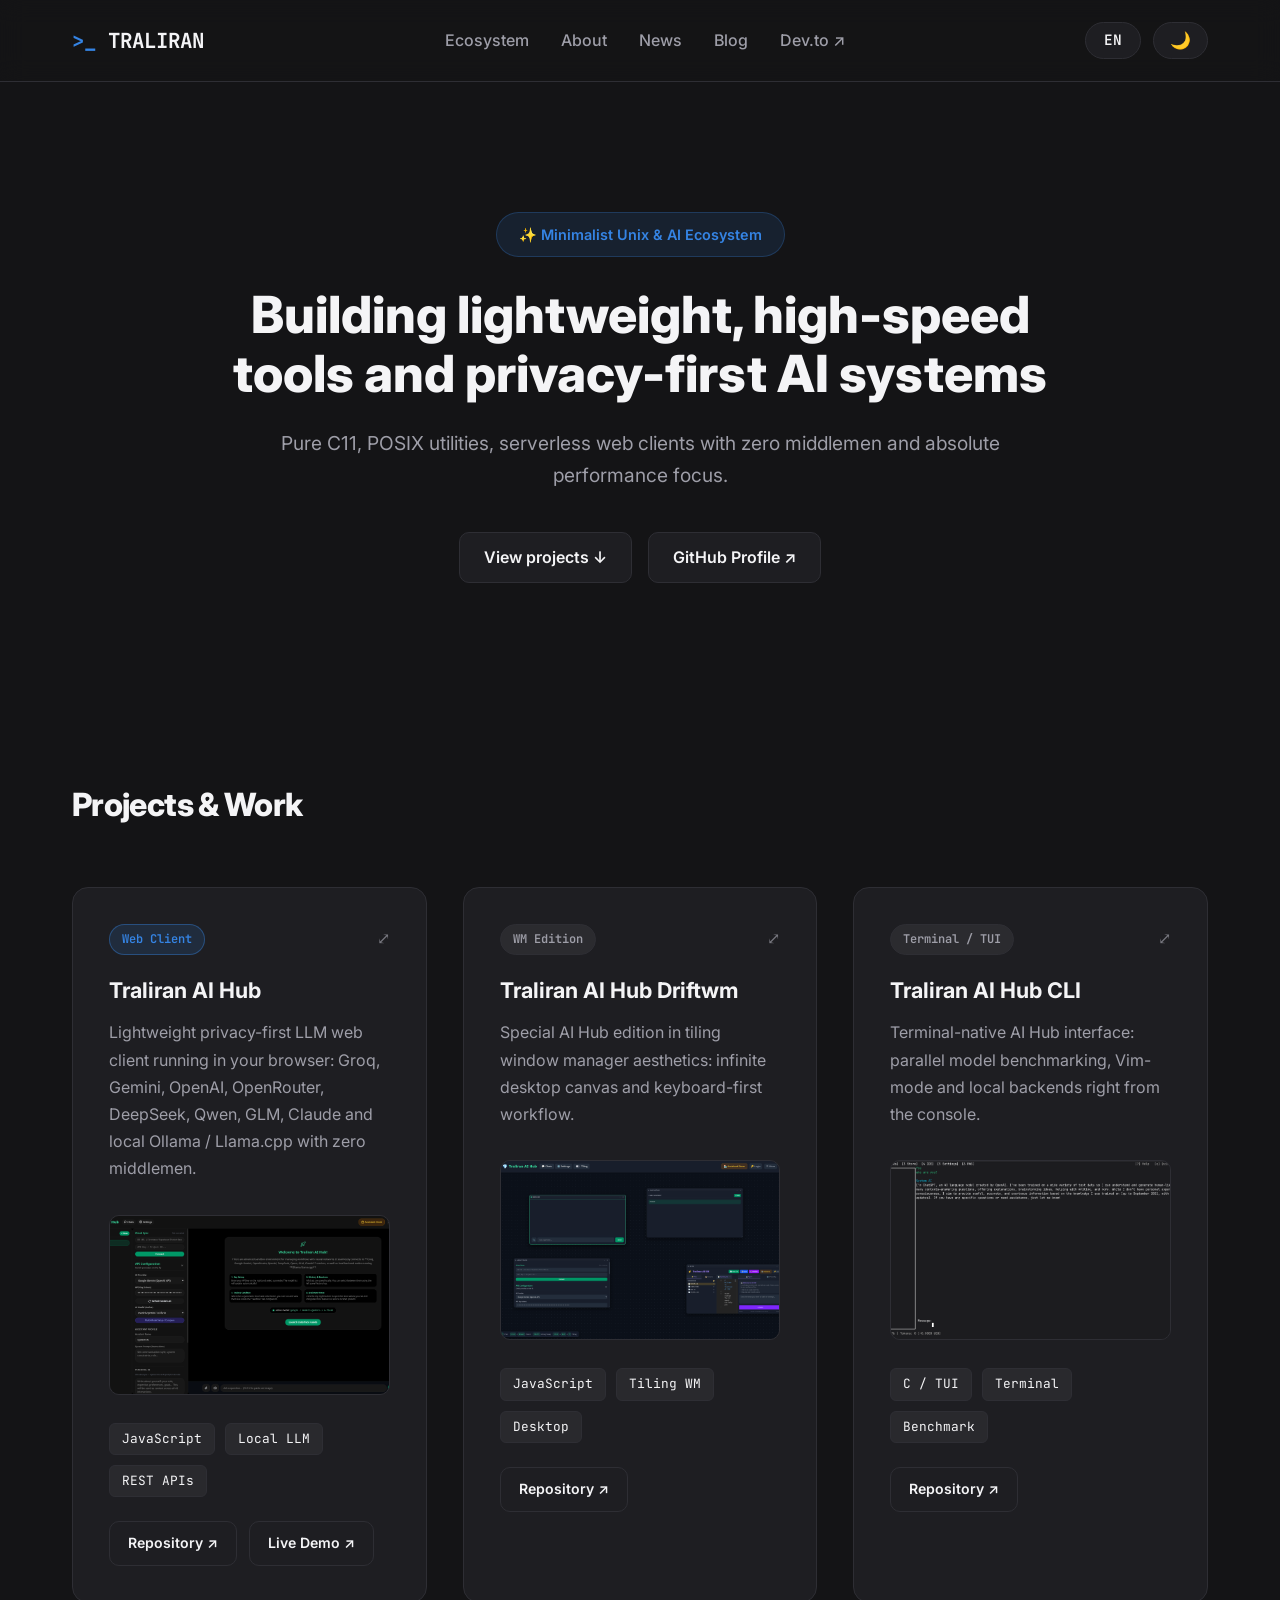
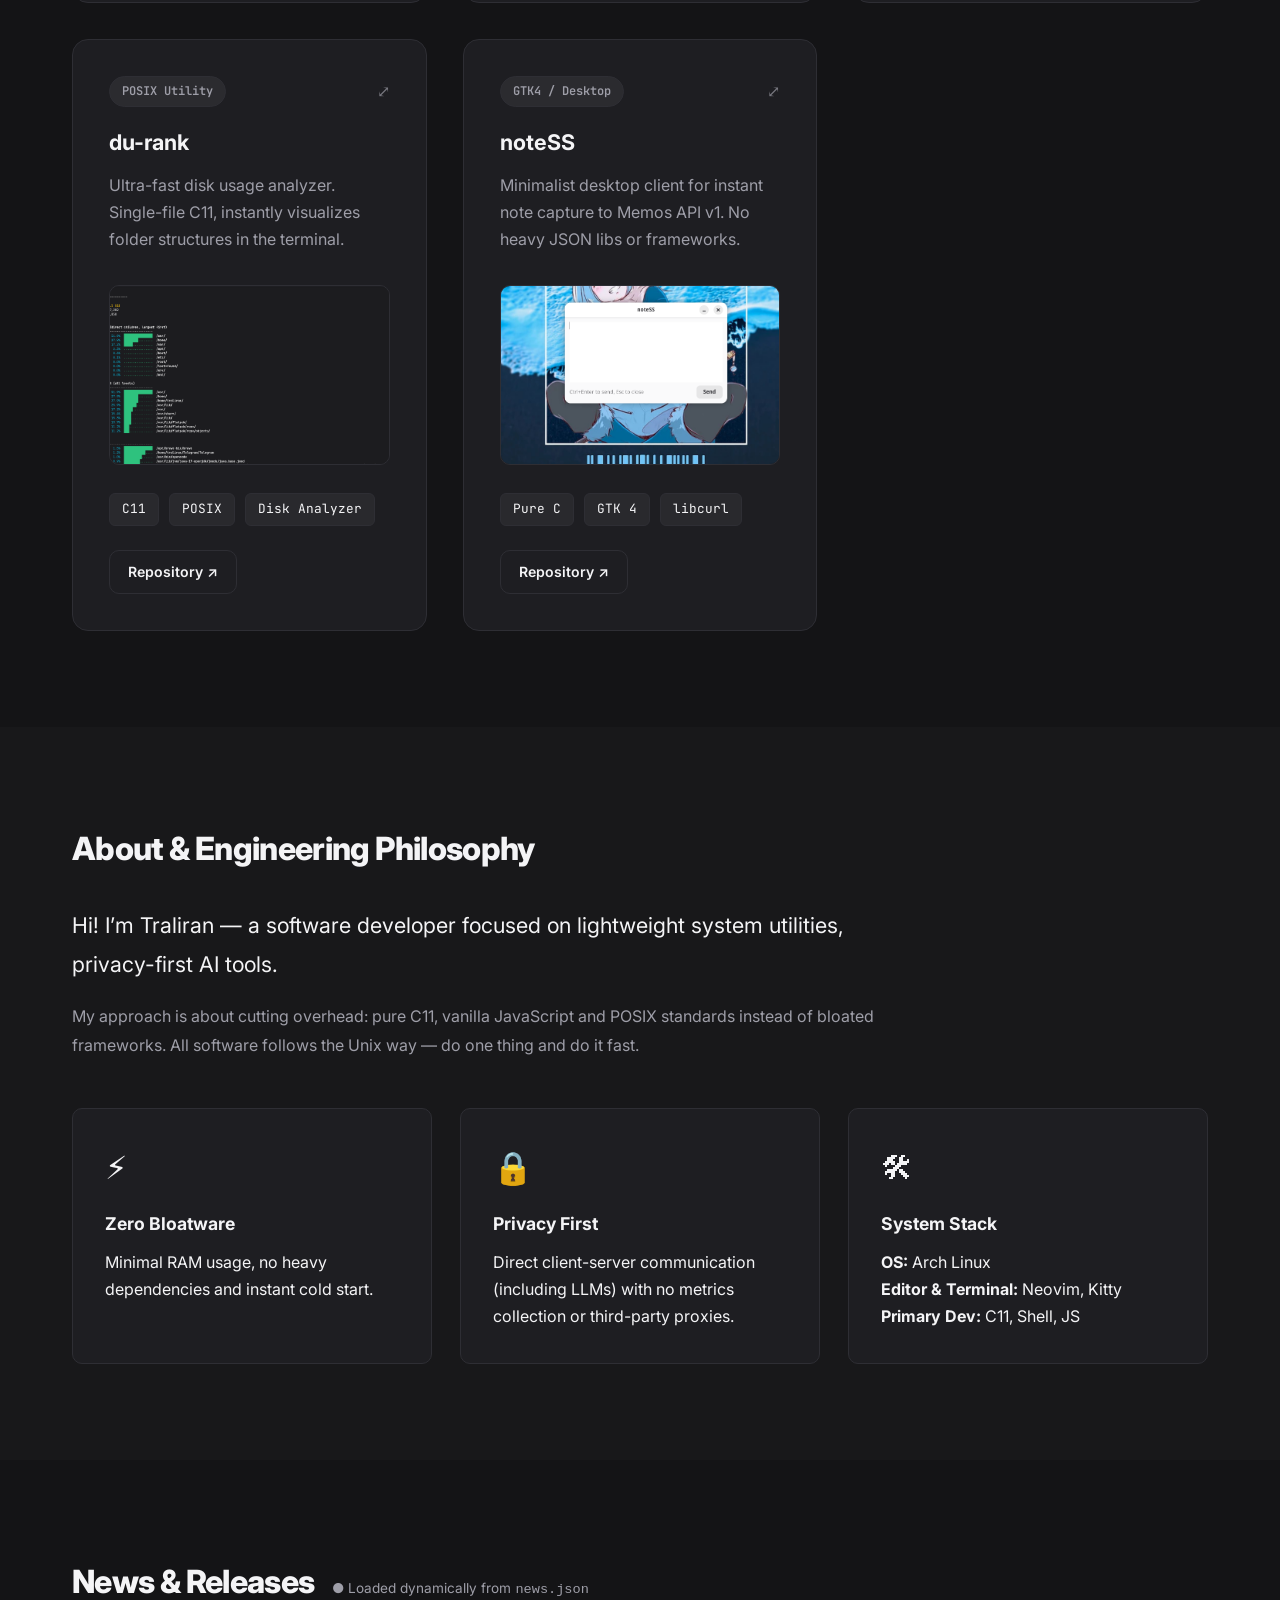
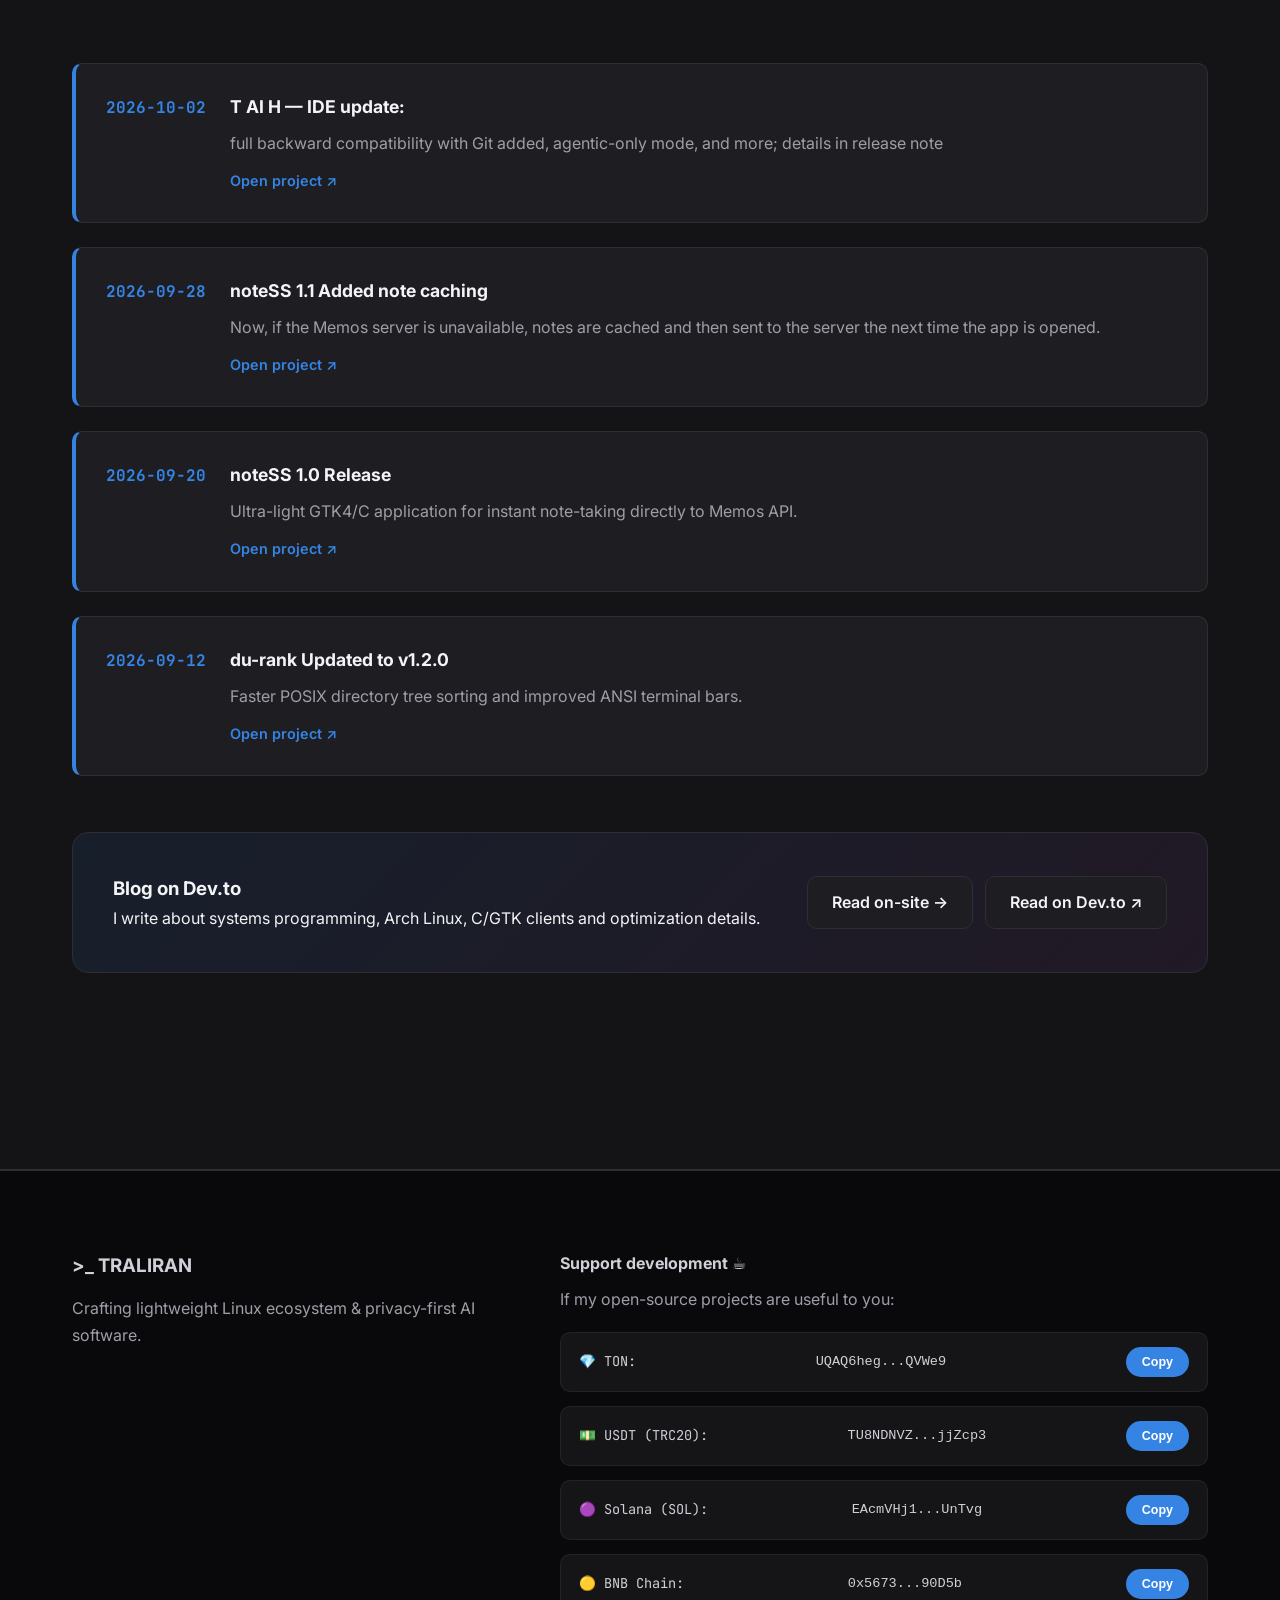
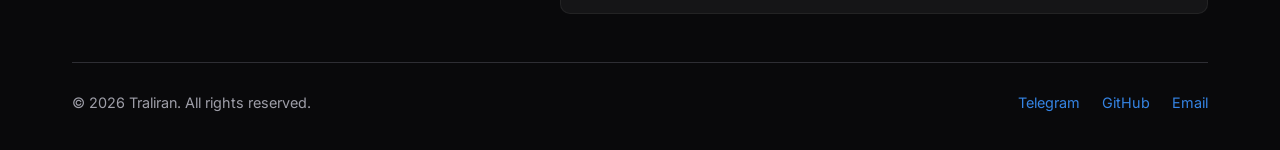
==== commit f2ab0943: "Added a RSS blog" ====
--- a/index.html
+++ b/index.html
@@ -30,6 +30,7 @@
                 <a href="#ecosystem" data-i18n="nav_ecosystem">Ecosystem</a>
                 <a href="#about" data-i18n="nav_about">About</a>
                 <a href="#news" data-i18n="nav_news">News</a>
+                <a href="blog.html" data-i18n="nav_blog">Blog</a>
                 <a href="https://dev.to/traliran" target="_blank" class="ext-link">Dev.to ↗</a>
             </nav>
             <div class="nav-controls">
@@ -189,7 +190,10 @@
                         <h3>Blog on Dev.to</h3>
                         <p data-i18n="devto_desc">I write about systems programming, Arch Linux, C/GTK clients and optimization details.</p>
                     </div>
+                    <div style="display:flex;gap:12px;flex-wrap:wrap;">
+                    <a href="blog.html" class="btn btn-secondary" data-i18n="btn_read_onsite">Read on-site →</a>
                     <a href="https://dev.to/traliran" target="_blank" class="btn btn-secondary">Read on Dev.to ↗</a>
+                    </div>
                 </div>
             </div>
         </section>
--- a/style.css
+++ b/style.css
@@ -216,3 +216,63 @@
 }
 
 @keyframes slideUp { from { transform: translateY(30px); } to { transform: translateY(0); } }
+
+/* Blog page */
+.nav-active { color: var(--accent-blue) !important; font-weight: 700; }
+.blog-hero { padding: 90px 0 40px; }
+.blog-toolbar { max-width: 860px; margin: 0 auto; }
+.blog-search, .blog-select {
+    background: var(--card-bg);
+    border: 1px solid var(--border-color);
+    color: var(--text-primary);
+    border-radius: var(--radius-md);
+    padding: 10px 16px;
+    font-size: 0.9rem;
+    font-family: 'Inter', system-ui, sans-serif;
+    outline: none;
+}
+.blog-search { flex: 1 1 220px; min-width: 200px; }
+.blog-search:focus, .blog-select:focus { border-color: var(--accent-blue); }
+.blog-select { cursor: pointer; }
+.blog-status { margin-top: 18px; color: var(--text-muted); font-size: 0.85rem; font-family: 'JetBrains Mono', monospace; }
+.blog-updated { opacity: 0.8; }
+.blog-section { padding-top: 32px; }
+.blog-grid { display: grid; grid-template-columns: repeat(auto-fit, minmax(320px, 1fr)); gap: 28px; }
+.blog-card { cursor: pointer; }
+.blog-card h3 { font-size: 1.2rem; line-height: 1.4; }
+.blog-cover { margin: 16px 0 4px; }
+.blog-cover img { width: 100%; height: 180px; object-fit: cover; border-radius: 10px; border: 1px solid var(--border-color); display: block; }
+.blog-loading { display: grid; grid-template-columns: repeat(auto-fit, minmax(320px, 1fr)); gap: 28px; }
+.skeleton-card { height: 260px; border-radius: var(--radius-lg); border: 1px solid var(--border-color); background: linear-gradient(100deg, var(--card-bg) 40%, var(--card-hover) 50%, var(--card-bg) 60%); background-size: 200% 100%; animation: shimmer 1.4s infinite; }
+@keyframes shimmer { to { background-position: -200% 0; } }
+.blog-error { text-align: center; padding: 40px; border: 1px dashed var(--border-color); border-radius: var(--radius-lg); color: var(--text-muted); }
+.blog-error .hero-actions { margin-top: 20px; }
+
+/* Reader — full article on-site */
+.blog-reader { max-width: 820px; margin: 0 auto; background: var(--card-bg); border: 1px solid var(--border-color); border-radius: var(--radius-lg); padding: 44px; }
+.reader-topbar { display: flex; justify-content: space-between; align-items: center; gap: 12px; flex-wrap: wrap; margin-bottom: 24px; }
+.reader-actions { display: flex; gap: 10px; flex-wrap: wrap; }
+.reader-title { font-size: 2rem; line-height: 1.25; letter-spacing: -0.02em; margin-bottom: 14px; }
+.reader-meta { display: flex; align-items: center; gap: 16px; flex-wrap: wrap; margin-bottom: 24px; }
+.reader-cover-wrap { margin-bottom: 28px; }
+.reader-cover-wrap img { width: 100%; max-height: 380px; object-fit: cover; border-radius: 12px; border: 1px solid var(--border-color); display: block; }
+.reader-body { line-height: 1.85; font-size: 1.05rem; color: var(--text-primary); overflow-wrap: break-word; }
+.reader-body p { margin-bottom: 1.2em; color: var(--text-primary); }
+.reader-body h1, .reader-body h2, .reader-body h3, .reader-body h4 { margin: 1.8em 0 0.7em; line-height: 1.3; }
+.reader-body ul, .reader-body ol { margin: 0 0 1.2em 1.4em; }
+.reader-body li { margin-bottom: 0.5em; }
+.reader-body a { color: var(--accent-blue); }
+.reader-body img { max-width: 100%; height: auto; border-radius: 10px; border: 1px solid var(--border-color); margin: 1em 0; }
+.reader-body pre { background: rgba(0,0,0,0.35); border: 1px solid var(--border-color); border-radius: 10px; padding: 18px; overflow-x: auto; margin: 1.2em 0; font-size: 0.88rem; line-height: 1.6; }
+[data-theme="light"] .reader-body pre { background: #f0f0f3; }
+.reader-body code { font-family: 'JetBrains Mono', monospace; font-size: 0.88em; background: rgba(255,255,255,0.06); padding: 2px 7px; border-radius: 6px; }
+[data-theme="light"] .reader-body code { background: rgba(0,0,0,0.06); }
+.reader-body pre code { background: none; padding: 0; }
+.reader-body blockquote { border-left: 3px solid var(--accent-blue); padding: 8px 20px; margin: 1.2em 0; color: var(--text-muted); background: rgba(53,132,228,0.06); border-radius: 0 10px 10px 0; }
+.reader-body .highlight { margin: 1.2em 0; }
+.reader-bottom { margin-top: 36px; margin-bottom: 0; }
+
+@media (max-width: 860px) {
+    .blog-reader { padding: 26px 20px; }
+    .reader-title { font-size: 1.5rem; }
+}
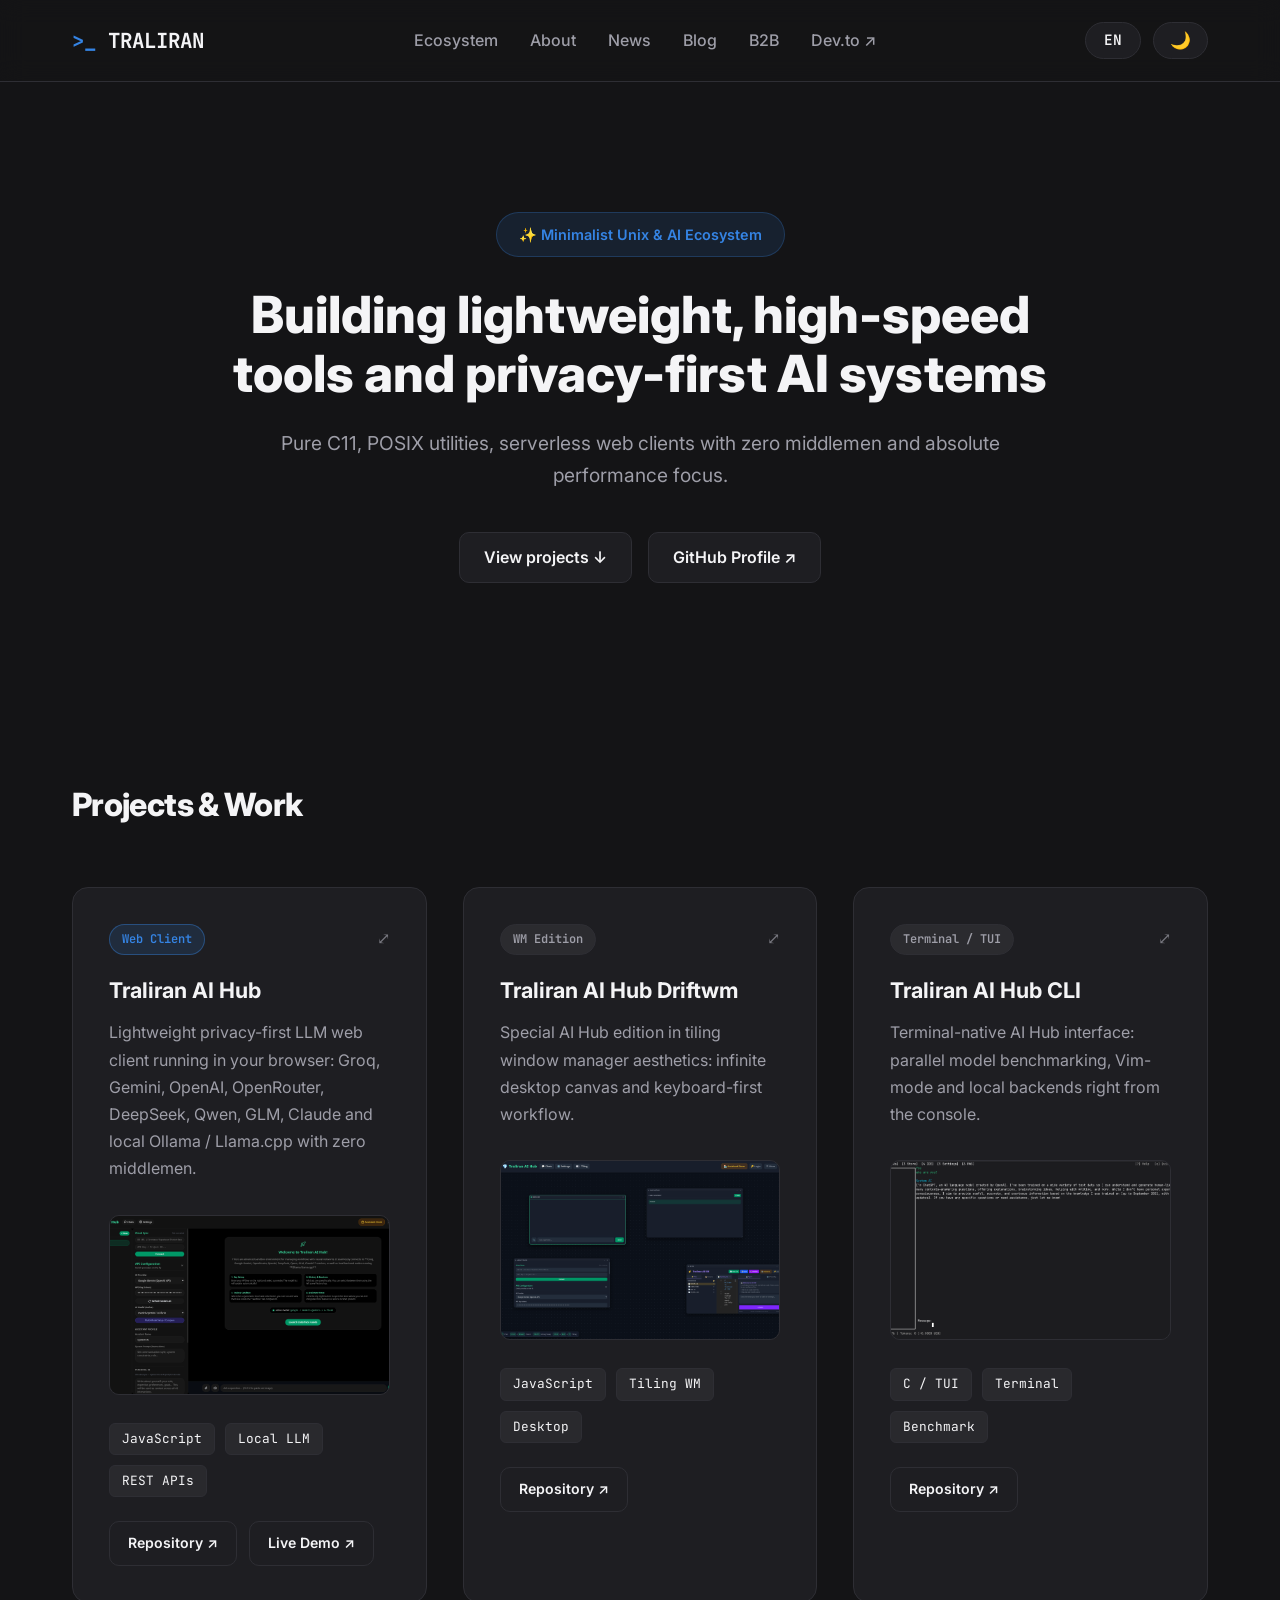
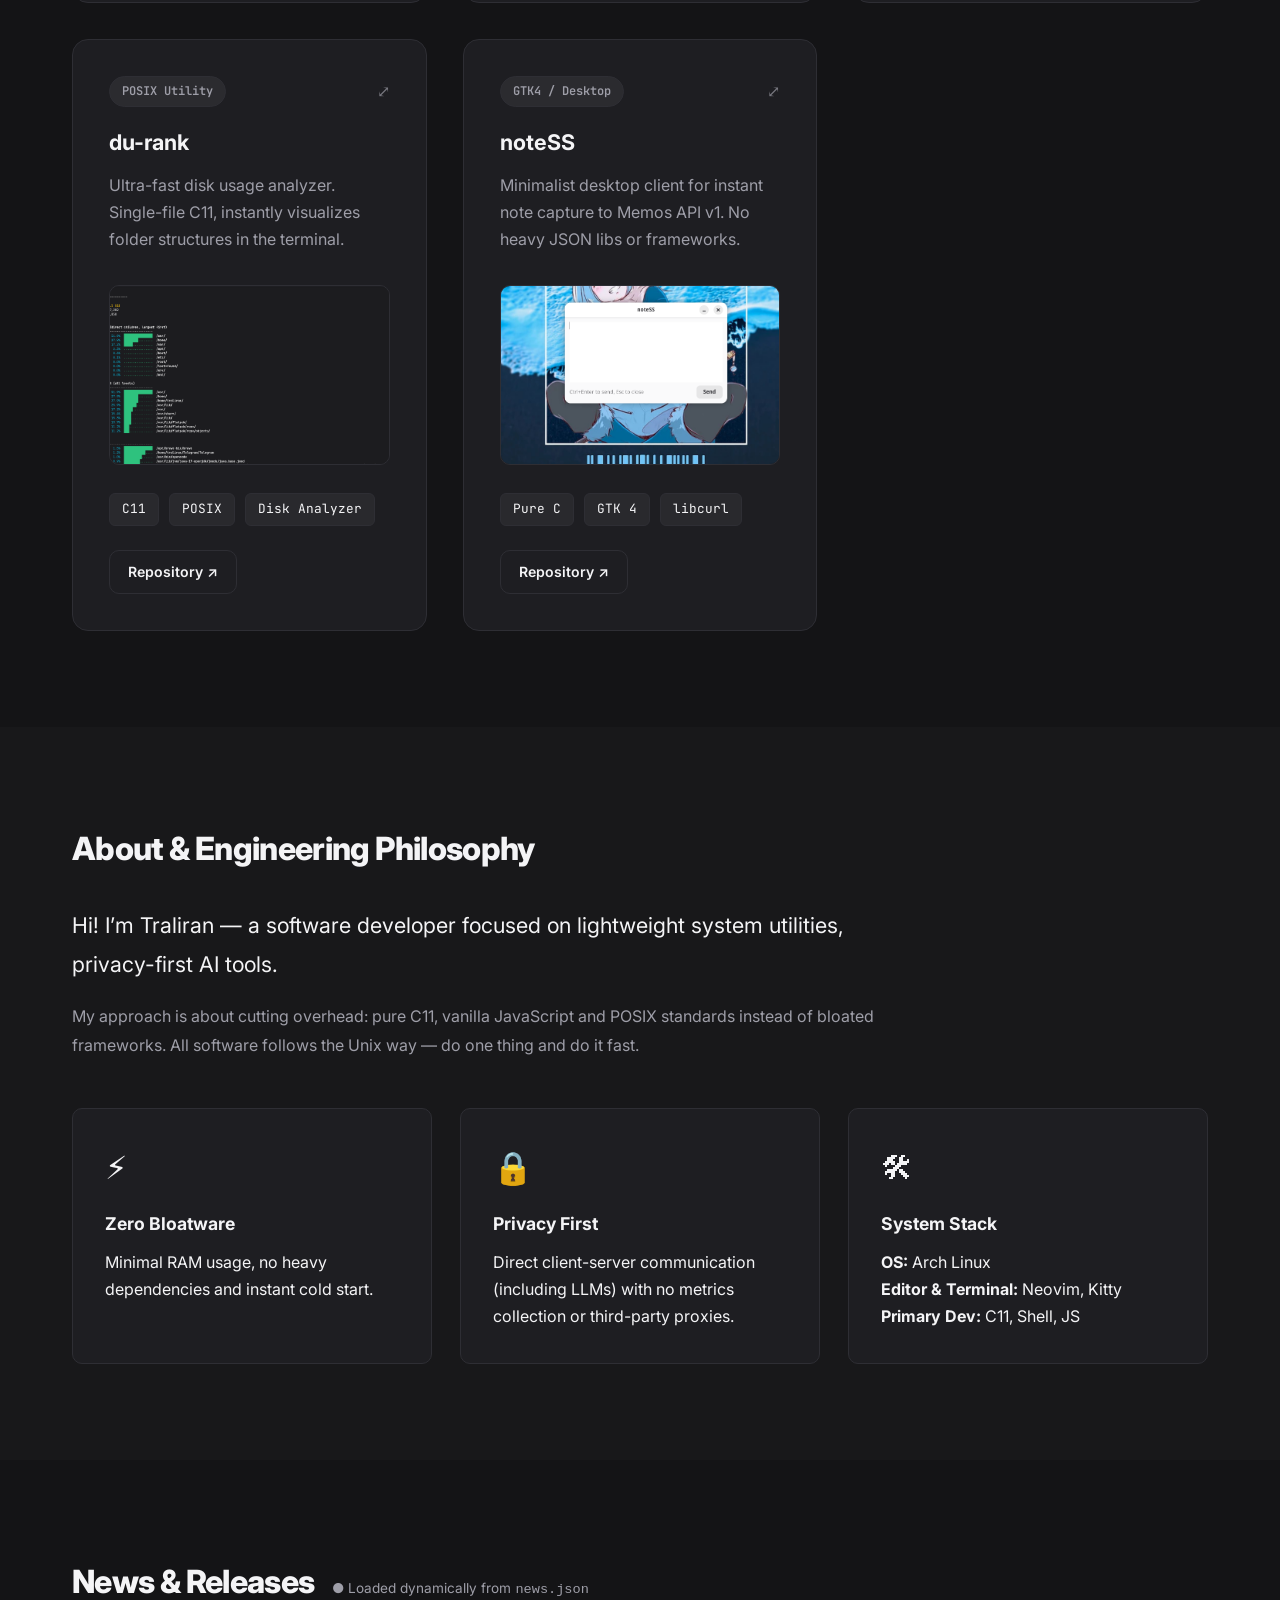
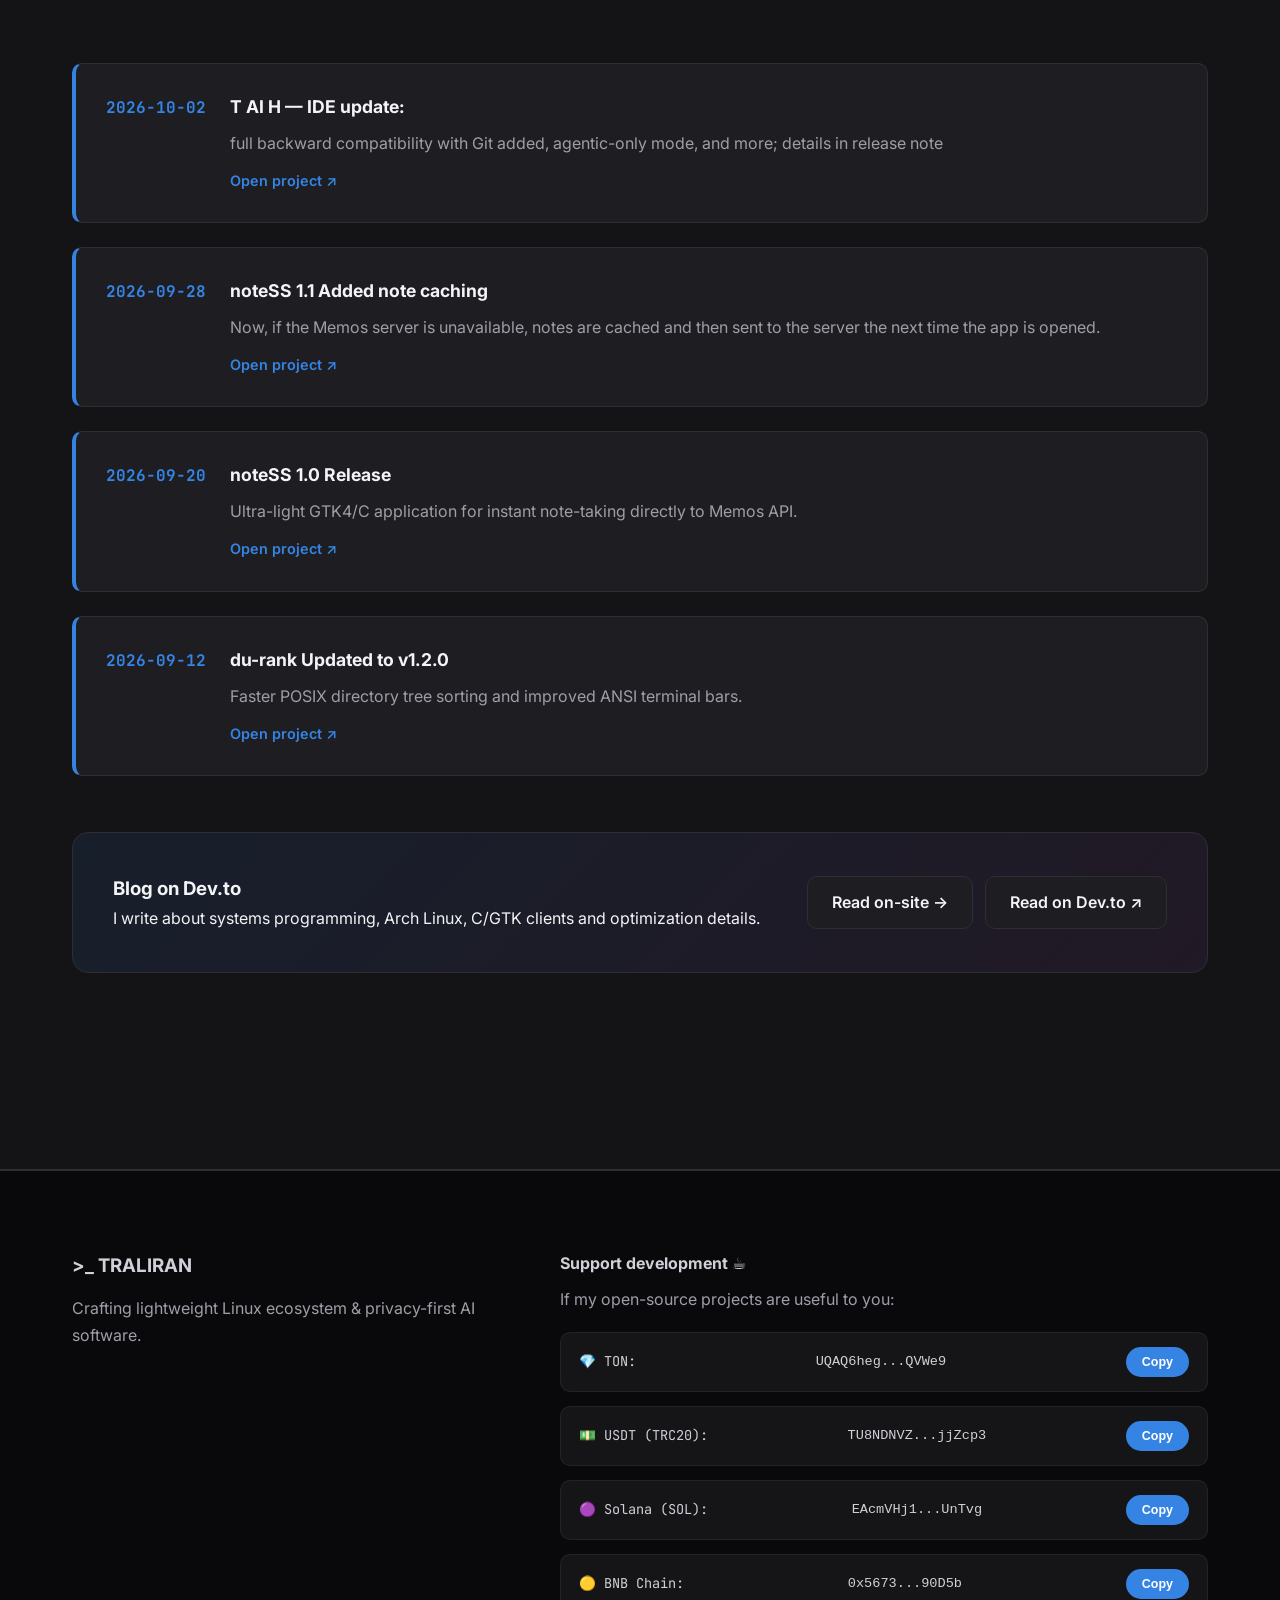
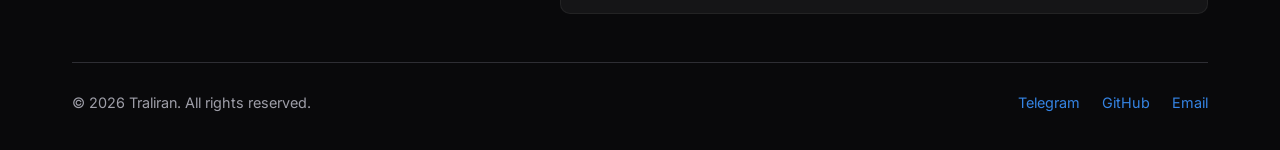
==== commit 99d3b793: "Added a b2b page" ====
--- a/index.html
+++ b/index.html
@@ -30,7 +30,8 @@
                 <a href="#ecosystem" data-i18n="nav_ecosystem">Ecosystem</a>
                 <a href="#about" data-i18n="nav_about">About</a>
                 <a href="#news" data-i18n="nav_news">News</a>
-                <a href="blog.html" data-i18n="nav_blog">Blog</a>
+                <a href="blog/" data-i18n="nav_blog">Blog</a>
+                <a href="b2b/" data-i18n="nav_b2b">B2B</a>
                 <a href="https://dev.to/traliran" target="_blank" class="ext-link">Dev.to ↗</a>
             </nav>
             <div class="nav-controls">
@@ -191,7 +192,7 @@
                         <p data-i18n="devto_desc">I write about systems programming, Arch Linux, C/GTK clients and optimization details.</p>
                     </div>
                     <div style="display:flex;gap:12px;flex-wrap:wrap;">
-                    <a href="blog.html" class="btn btn-secondary" data-i18n="btn_read_onsite">Read on-site →</a>
+                    <a href="blog/" class="btn btn-secondary" data-i18n="btn_read_onsite">Read on-site →</a>
                     <a href="https://dev.to/traliran" target="_blank" class="btn btn-secondary">Read on Dev.to ↗</a>
                     </div>
                 </div>
--- a/style.css
+++ b/style.css
@@ -248,9 +248,15 @@
 .blog-error { text-align: center; padding: 40px; border: 1px dashed var(--border-color); border-radius: var(--radius-lg); color: var(--text-muted); }
 .blog-error .hero-actions { margin-top: 20px; }
 
-/* Reader — full article on-site */
-.blog-reader { max-width: 820px; margin: 0 auto; background: var(--card-bg); border: 1px solid var(--border-color); border-radius: var(--radius-lg); padding: 44px; }
-.reader-topbar { display: flex; justify-content: space-between; align-items: center; gap: 12px; flex-wrap: wrap; margin-bottom: 24px; }
+/* Reader — full article on-site, opened as an overlay above the page */
+.reader-overlay { position: fixed; inset: 0; z-index: 1200; display: flex; align-items: center; justify-content: center; padding: 24px; opacity: 0; transition: opacity 0.22s ease; }
+.reader-overlay[hidden] { display: none; }
+.reader-overlay.active { opacity: 1; }
+.reader-backdrop { position: absolute; inset: 0; background: rgba(0, 0, 0, 0.75); backdrop-filter: blur(8px); -webkit-backdrop-filter: blur(8px); }
+body.reader-open { overflow: hidden; }
+.blog-reader { position: relative; width: 100%; max-width: 820px; max-height: calc(100vh - 48px); margin: 0 auto; background: var(--card-bg); border: 1px solid var(--border-color); border-radius: var(--radius-lg); padding: 44px; overflow-y: auto; overscroll-behavior: contain; transform: translateY(24px) scale(0.985); transition: transform 0.28s cubic-bezier(0.16, 1, 0.3, 1); }
+.reader-overlay.active .blog-reader { transform: none; }
+.reader-topbar { position: sticky; top: -44px; z-index: 3; display: flex; justify-content: space-between; align-items: center; gap: 12px; flex-wrap: wrap; margin-bottom: 24px; padding: 10px 0 14px; background: linear-gradient(var(--card-bg) 75%, transparent); }
 .reader-actions { display: flex; gap: 10px; flex-wrap: wrap; }
 .reader-title { font-size: 2rem; line-height: 1.25; letter-spacing: -0.02em; margin-bottom: 14px; }
 .reader-meta { display: flex; align-items: center; gap: 16px; flex-wrap: wrap; margin-bottom: 24px; }
@@ -273,6 +279,17 @@
 .reader-bottom { margin-top: 36px; margin-bottom: 0; }
 
 @media (max-width: 860px) {
-    .blog-reader { padding: 26px 20px; }
+    .reader-overlay { padding: 12px; }
+    .blog-reader { max-height: calc(100vh - 24px); padding: 24px 18px; }
+    .reader-topbar { top: -24px; }
     .reader-title { font-size: 1.5rem; }
 }
+
+/* B2B page */
+.b2b-hero { padding: 90px 0 40px; }
+.b2b-section-sub { color: var(--text-muted); max-width: 760px; line-height: 1.8; margin-top: 8px; }
+.price-tag { font-family: 'JetBrains Mono', monospace; font-weight: 700; font-size: 1.15rem; color: var(--accent-blue); margin: 12px 0 4px; }
+.check-list { list-style: none; margin: 16px 0 0; display: flex; flex-direction: column; gap: 10px; color: var(--text-muted); line-height: 1.7; }
+.check-list li { padding-left: 28px; position: relative; }
+.check-list li::before { content: "✓"; position: absolute; left: 0; color: var(--accent-blue); font-weight: 700; }
+.check-list strong { color: var(--text-primary); }
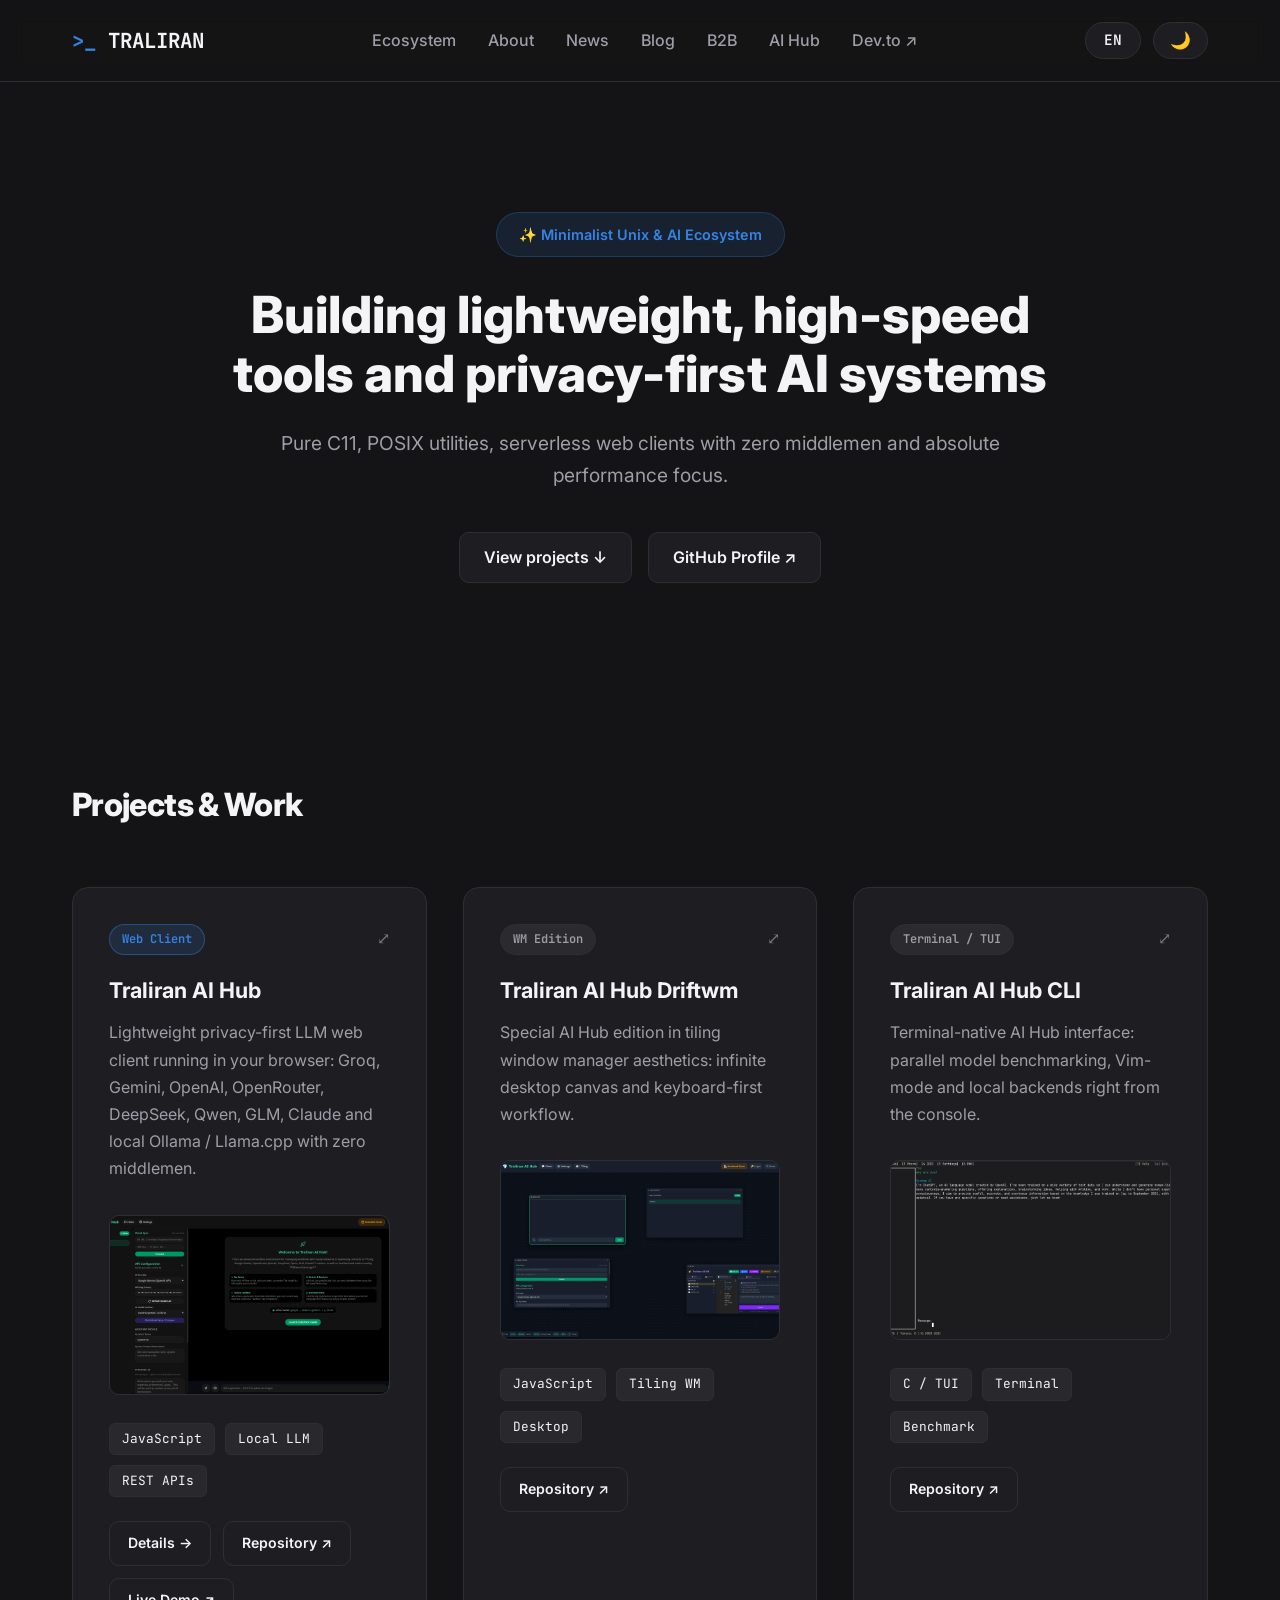
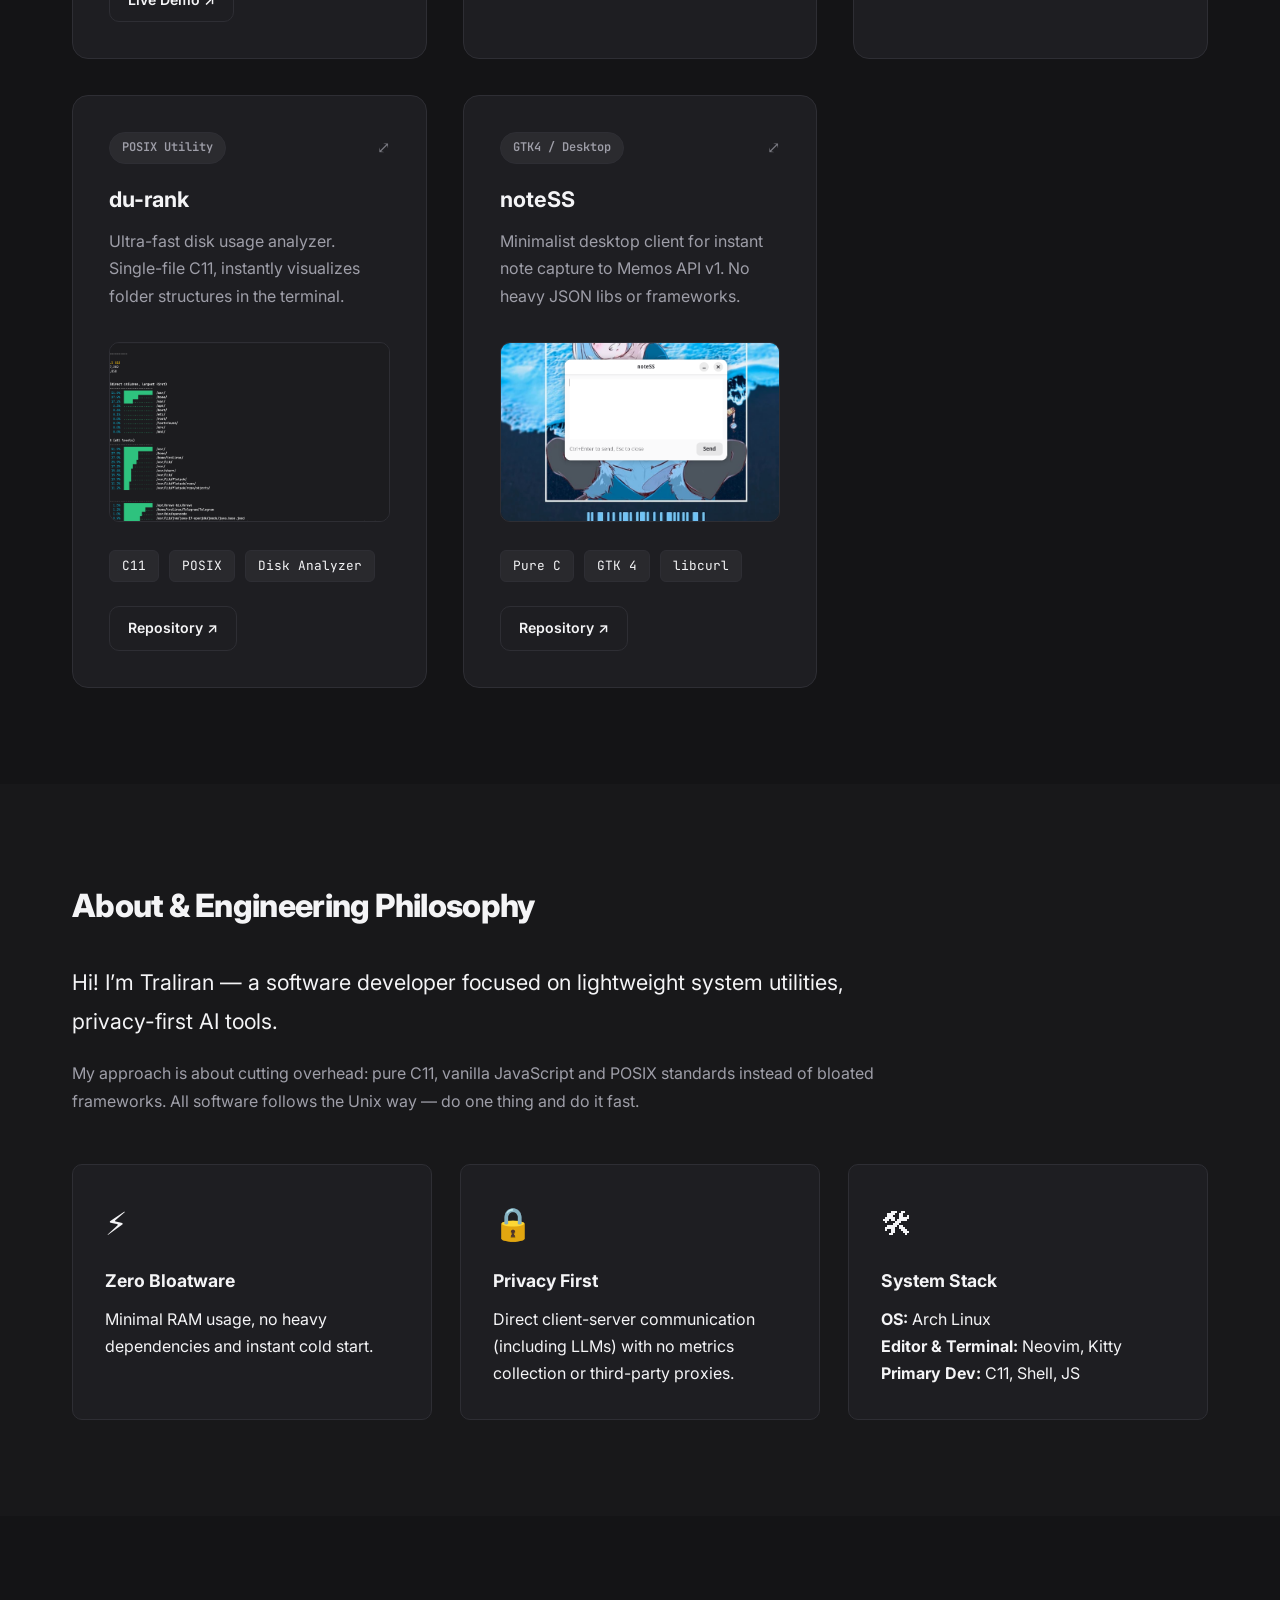
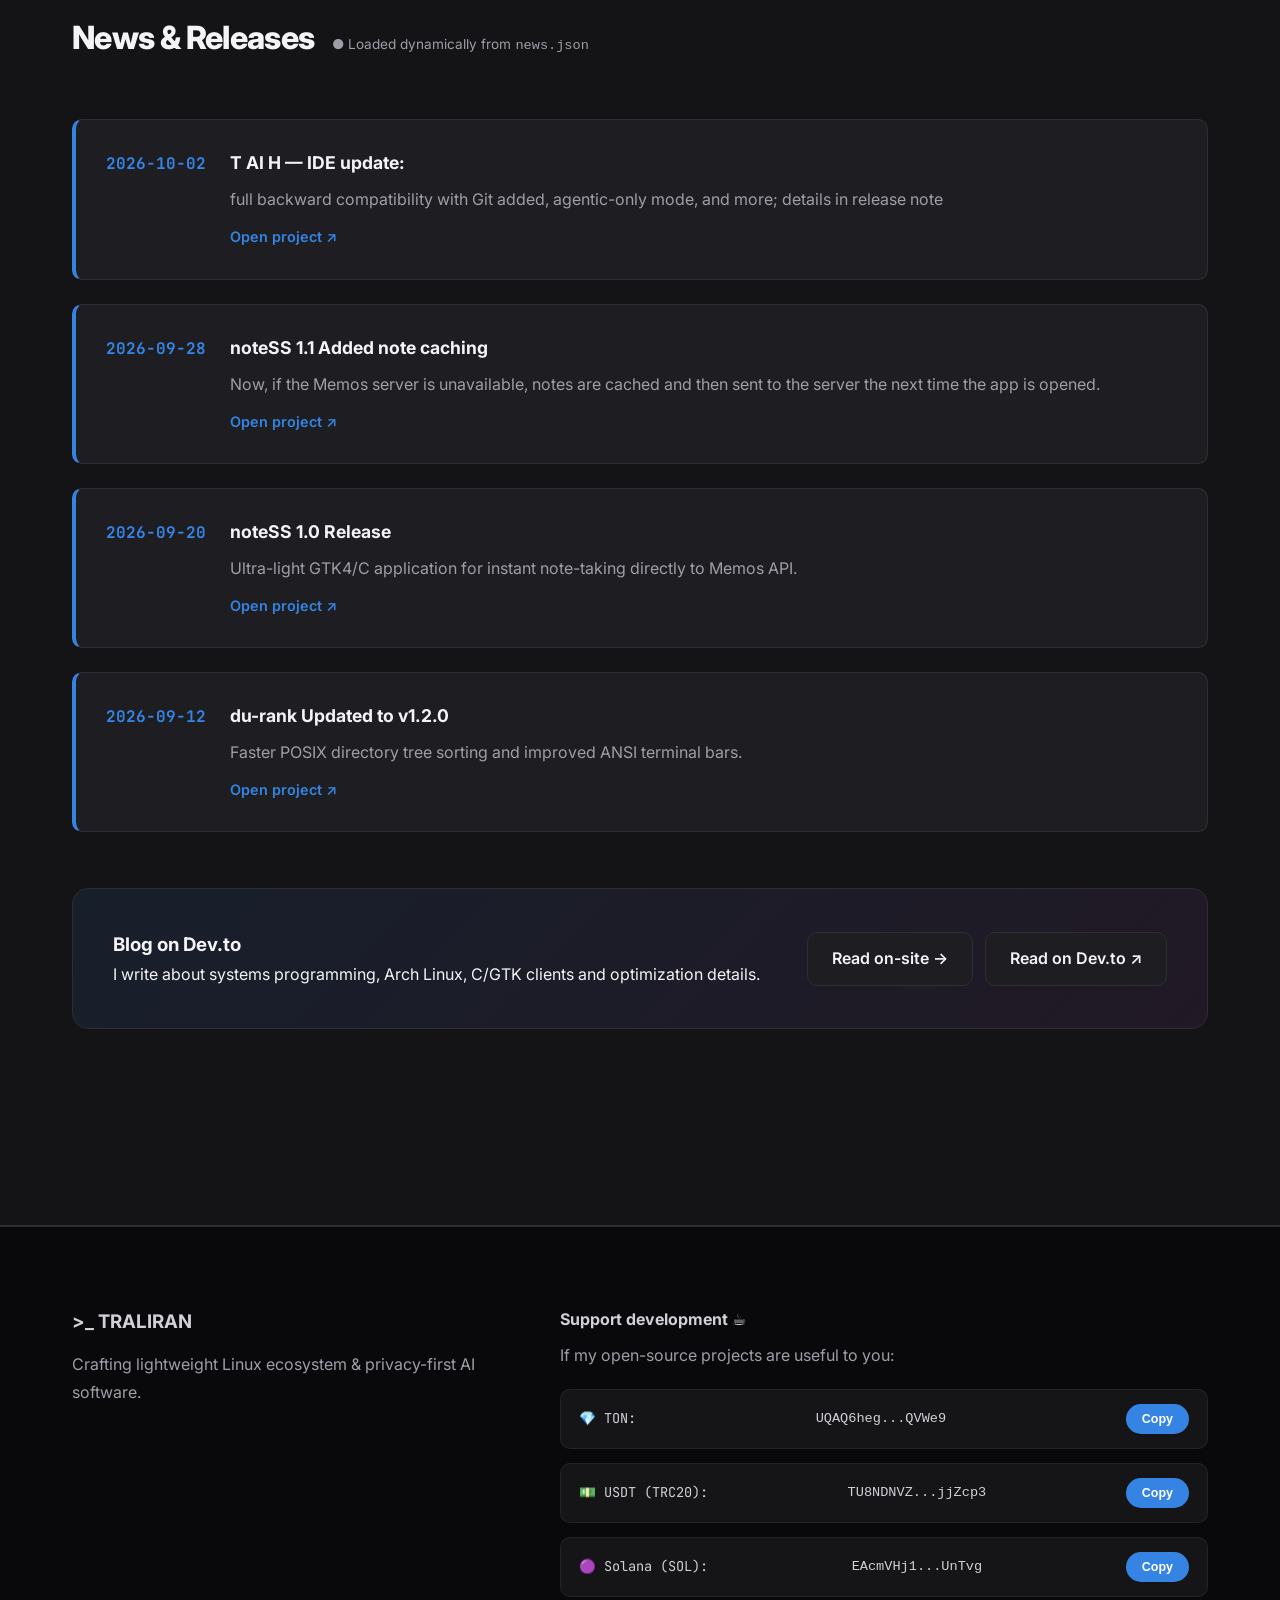
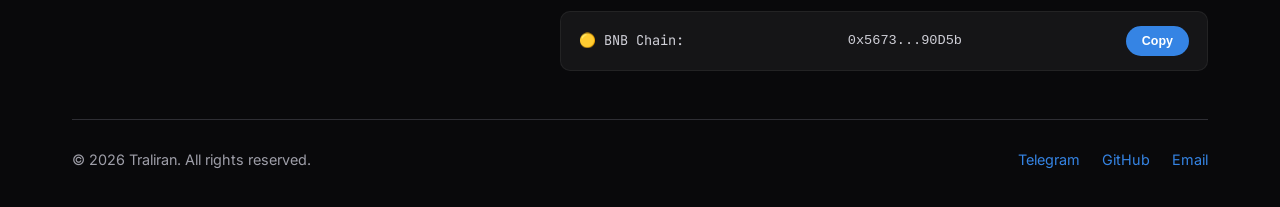
==== commit 86b71284: "added a Tralran AI Hub landing" ====
--- a/index.html
+++ b/index.html
@@ -32,6 +32,7 @@
                 <a href="#news" data-i18n="nav_news">News</a>
                 <a href="blog/" data-i18n="nav_blog">Blog</a>
                 <a href="b2b/" data-i18n="nav_b2b">B2B</a>
+                <a href="t-ai-h/" data-i18n="nav_taih">AI Hub</a>
                 <a href="https://dev.to/traliran" target="_blank" class="ext-link">Dev.to ↗</a>
             </nav>
             <div class="nav-controls">
@@ -73,6 +74,7 @@
                             <span>JavaScript</span><span>Local LLM</span><span>REST APIs</span>
                         </div>
                         <div class="card-footer-actions">
+                            <a href="t-ai-h/" class="btn btn-sm btn-outline" data-i18n="btn_details">Details →</a>
                             <a href="https://github.com/Traliran/traliran-ai-hub" target="_blank" rel="noopener" class="btn btn-sm btn-outline">Repository ↗</a>
                             <a href="https://traliran.github.io/traliran-ai-hub/" target="_blank" rel="noopener" class="btn btn-sm btn-outline">Live Demo ↗</a>
                         </div>
--- a/style.css
+++ b/style.css
@@ -8,7 +8,7 @@
     --accent-blue-hover: #1c71d8;
     --accent-purple: #9141ac;
     --border-color: #2e2e34;
-    --footer-bg: #09090b; /* Четко отделенный цвет футера */
+    --footer-bg: #09090b; /* Clearly separated footer color */
     --radius-lg: 16px;
     --radius-md: 10px;
     --transition: all 0.3s cubic-bezier(0.16, 1, 0.3, 1);
@@ -21,7 +21,7 @@
     --text-primary: #1d1d20;
     --text-muted: #62626c;
     --border-color: #e0e0e6;
-    --footer-bg: #18181b; /* Темный футер в светлой теме для мощного контраста */
+    --footer-bg: #18181b; /* Dark footer in light theme for strong contrast */
 }
 
 * { box-sizing: border-box; margin: 0; padding: 0; }
@@ -75,7 +75,7 @@
 .btn-pill:active { transform: translateY(0); }
 #theme-toggle { font-size: 1.05rem; padding: 9px 16px; }
 
-/* Sections — увеличенные отступы */
+/* Sections with generous spacing */
 .section { padding: 96px 0; scroll-margin-top: 90px; }
 .section-title { font-size: 2rem; font-weight: 800; margin-bottom: 16px; letter-spacing: -0.02em; }
 
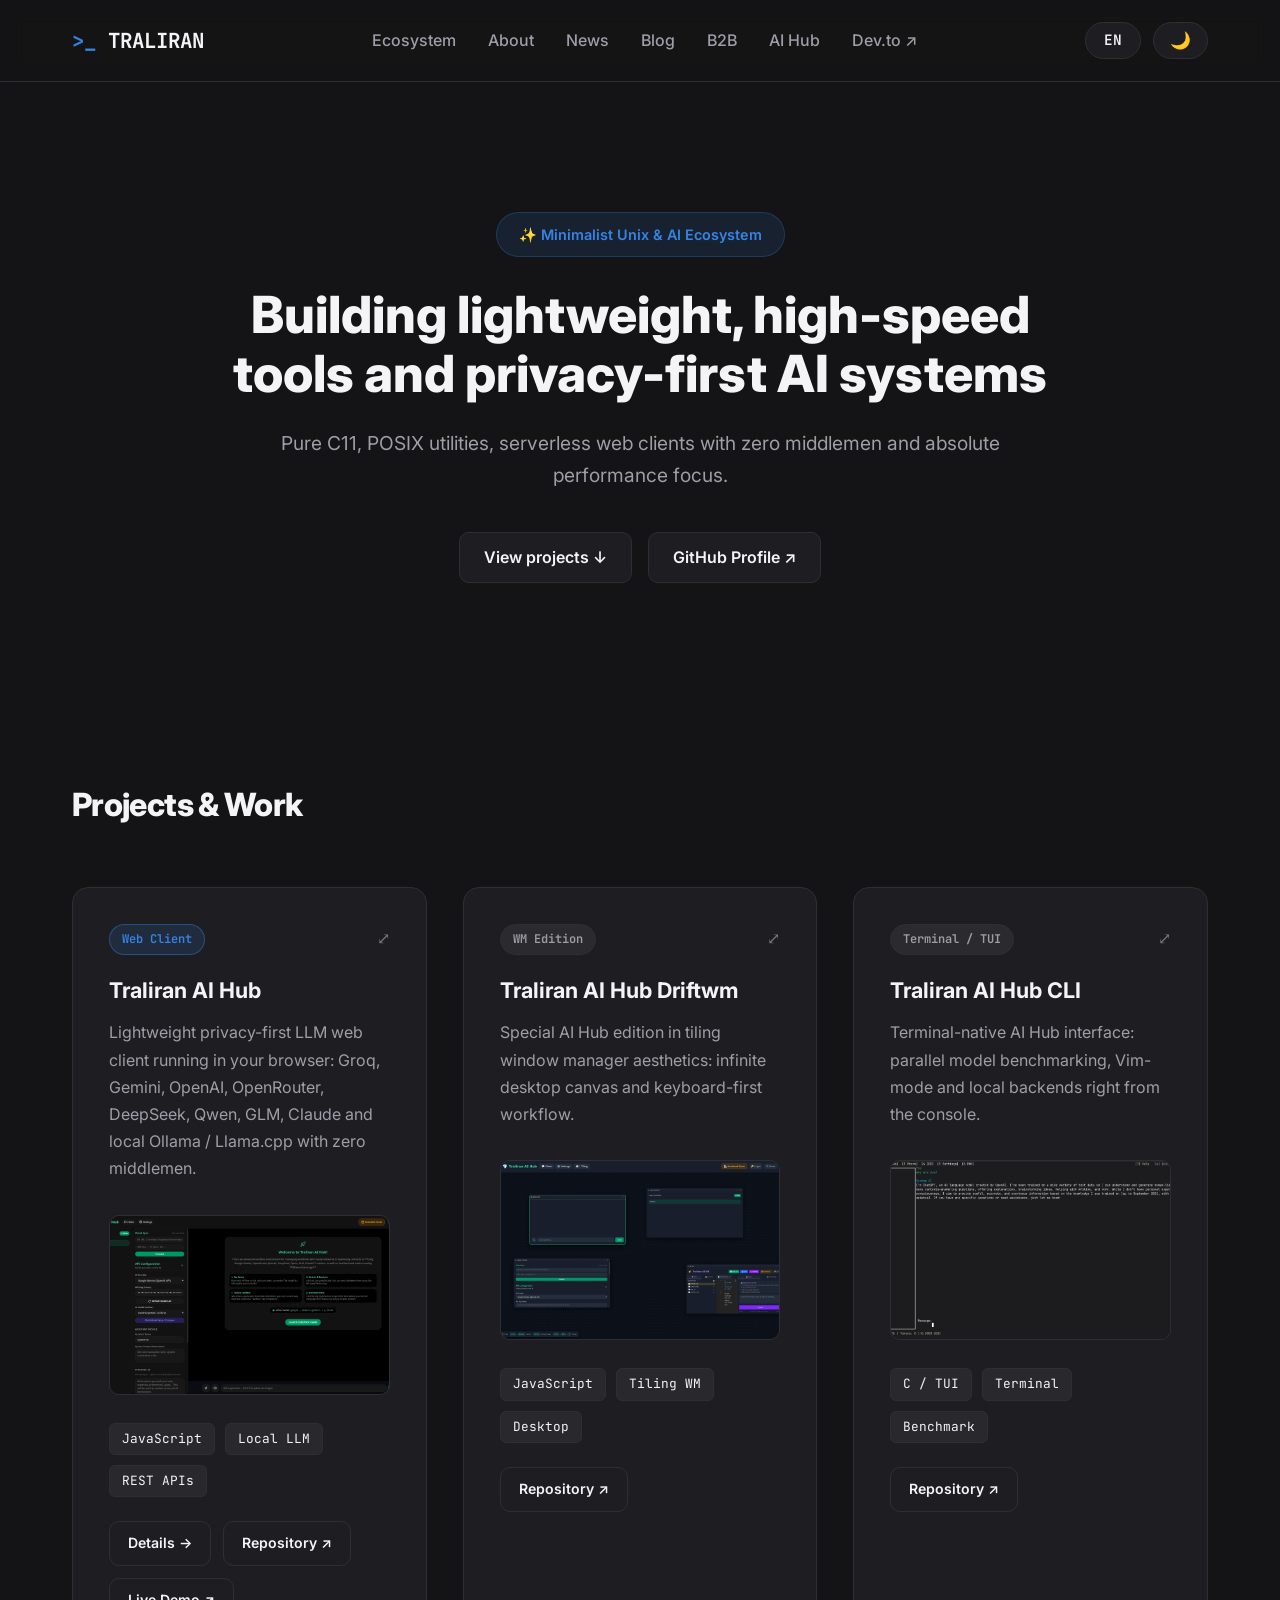
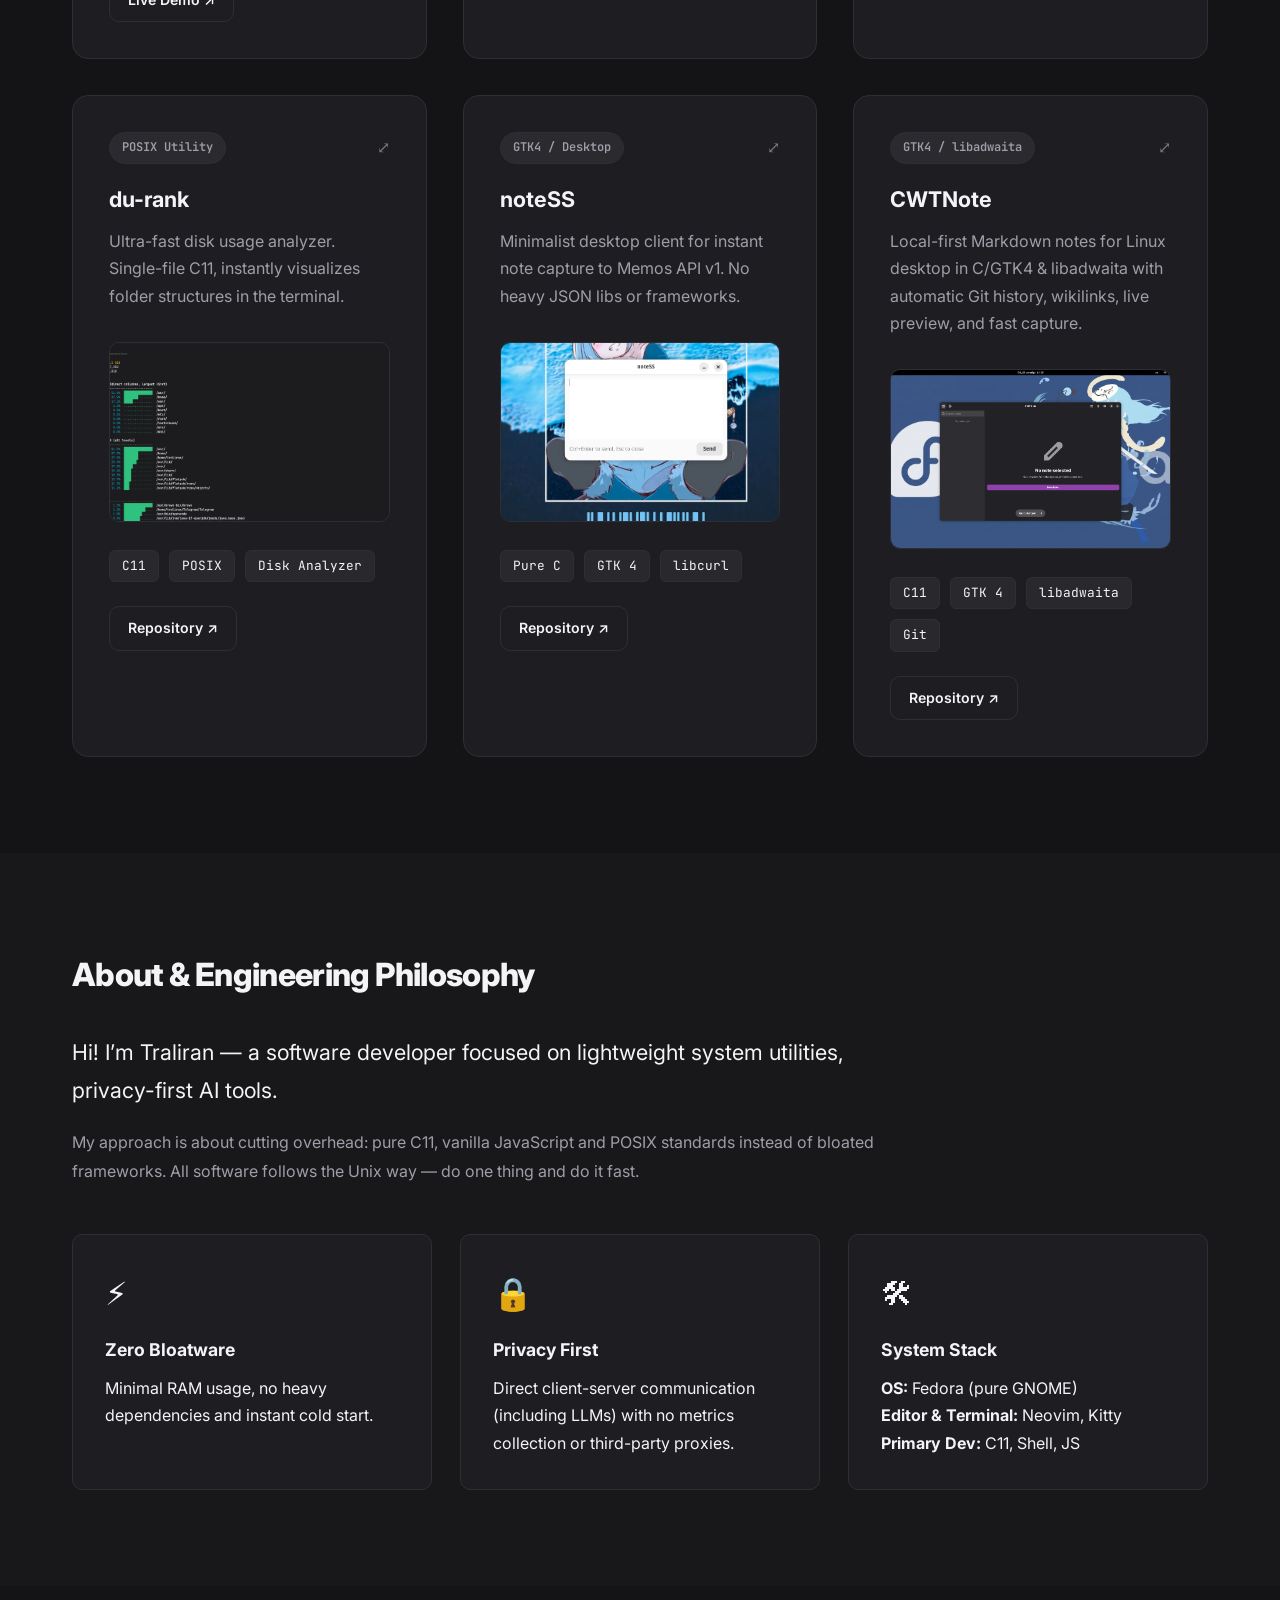
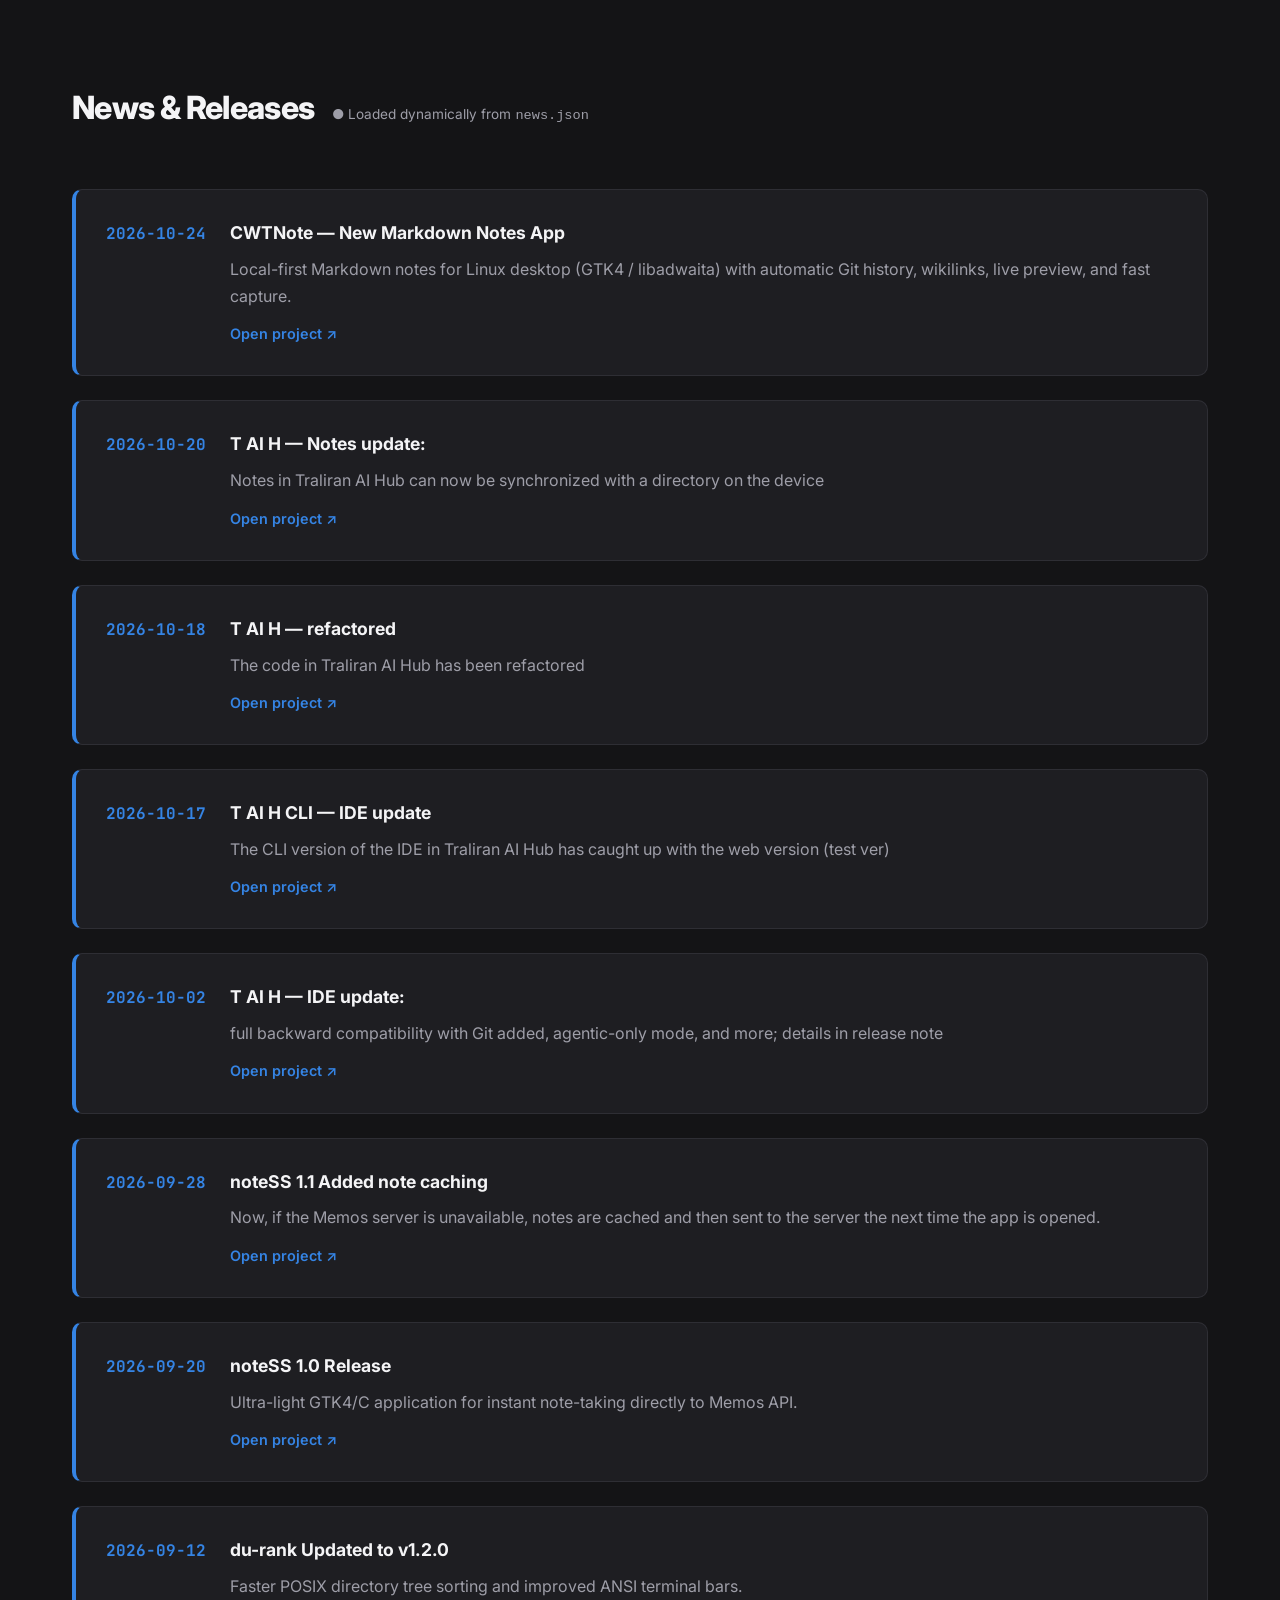
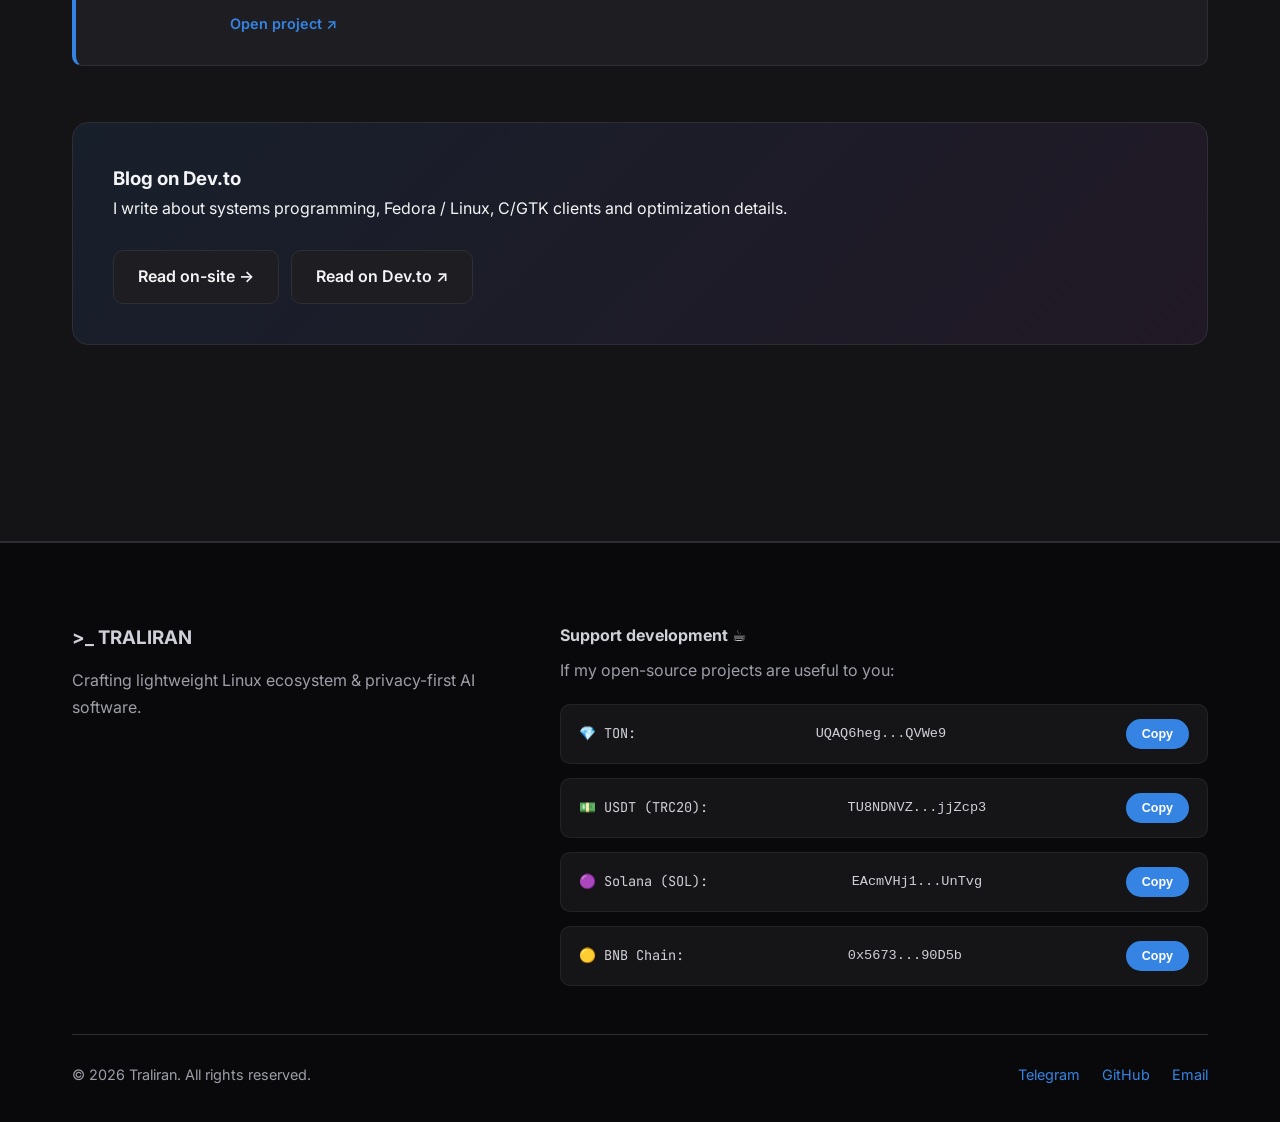
==== commit 6d52c46f: "update info" ====
--- a/index.html
+++ b/index.html
@@ -137,6 +137,20 @@
                             <a href="https://github.com/Traliran/noteSS" target="_blank" class="btn btn-sm btn-outline">Repository ↗</a>
                         </div>
                     </div>
+
+                    <!-- CWTNote -->
+                    <div class="card project-card" tabindex="0">
+                        <div class="card-header"><span class="badge">GTK4 / libadwaita</span><span class="zoom-hint" title="Open details">⤢</span></div>
+                        <h3>CWTNote</h3>
+                        <p data-i18n="cwtnote_desc">Local-first Markdown notes for Linux desktop in C/GTK4 & libadwaita with automatic Git history, wikilinks, live preview, and fast capture.</p>
+                        <div class="card-gallery-preview single">
+                            <img src="assets/img/CWTNote.png" alt="CWTNote" loading="lazy">
+                        </div>
+                        <div class="tags"><span>C11</span><span>GTK 4</span><span>libadwaita</span><span>Git</span></div>
+                        <div class="card-footer-actions">
+                            <a href="https://github.com/Traliran/CWTNote" target="_blank" rel="noopener" class="btn btn-sm btn-outline">Repository ↗</a>
+                        </div>
+                    </div>
                 </div>
             </div>
         </section>
@@ -169,7 +183,7 @@
                         <div class="ph-card">
                             <div class="ph-icon">🛠</div>
                             <h4>System Stack</h4>
-                            <p><strong>OS:</strong> Arch Linux<br><strong>Editor & Terminal:</strong> Neovim, Kitty<br><strong>Primary Dev:</strong> C11, Shell, JS</p>
+                            <p><strong>OS:</strong> Fedora (pure GNOME)<br><strong>Editor & Terminal:</strong> Neovim, Kitty<br><strong>Primary Dev:</strong> C11, Shell, JS</p>
                         </div>
                     </div>
                 </div>
@@ -191,7 +205,7 @@
                 <div class="devto-banner">
                     <div class="devto-info">
                         <h3>Blog on Dev.to</h3>
-                        <p data-i18n="devto_desc">I write about systems programming, Arch Linux, C/GTK clients and optimization details.</p>
+                        <p data-i18n="devto_desc">I write about systems programming, Fedora / Linux, C/GTK clients and optimization details.</p>
                     </div>
                     <div style="display:flex;gap:12px;flex-wrap:wrap;">
                     <a href="blog/" class="btn btn-secondary" data-i18n="btn_read_onsite">Read on-site →</a>
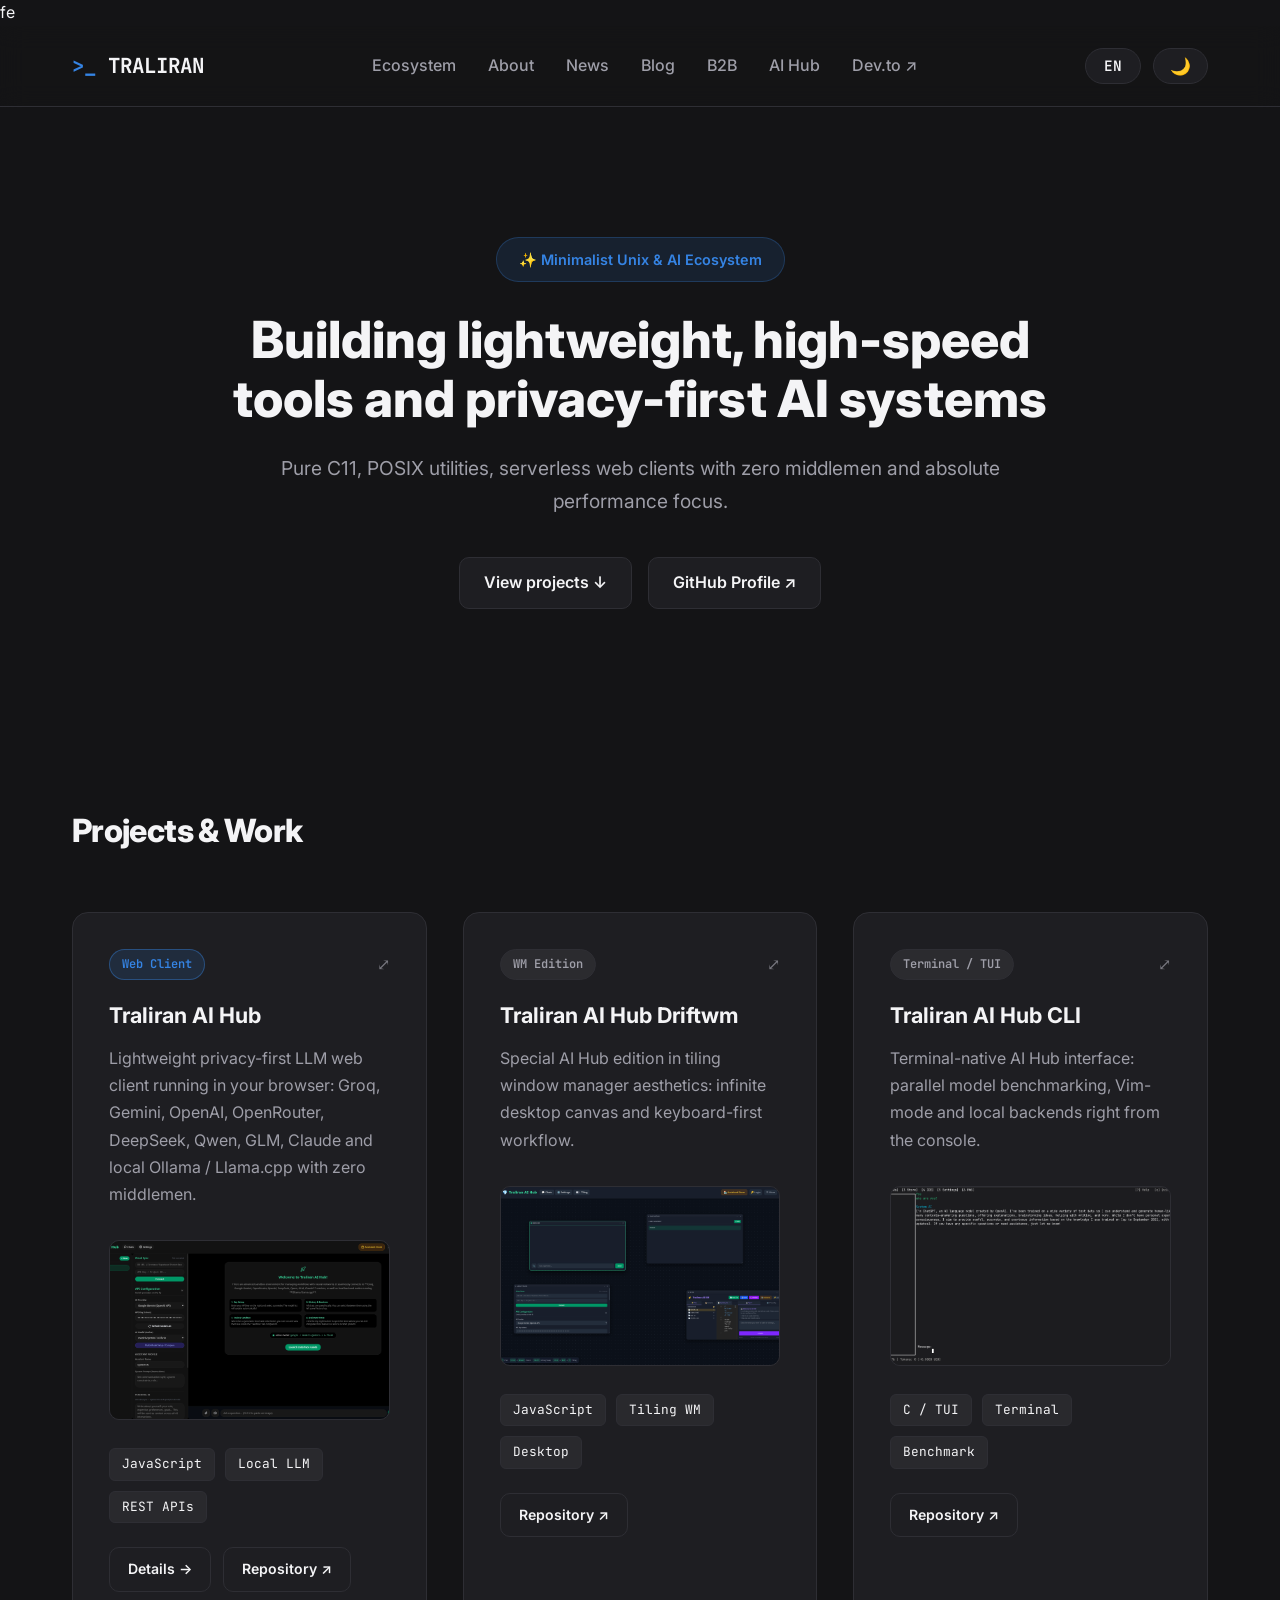
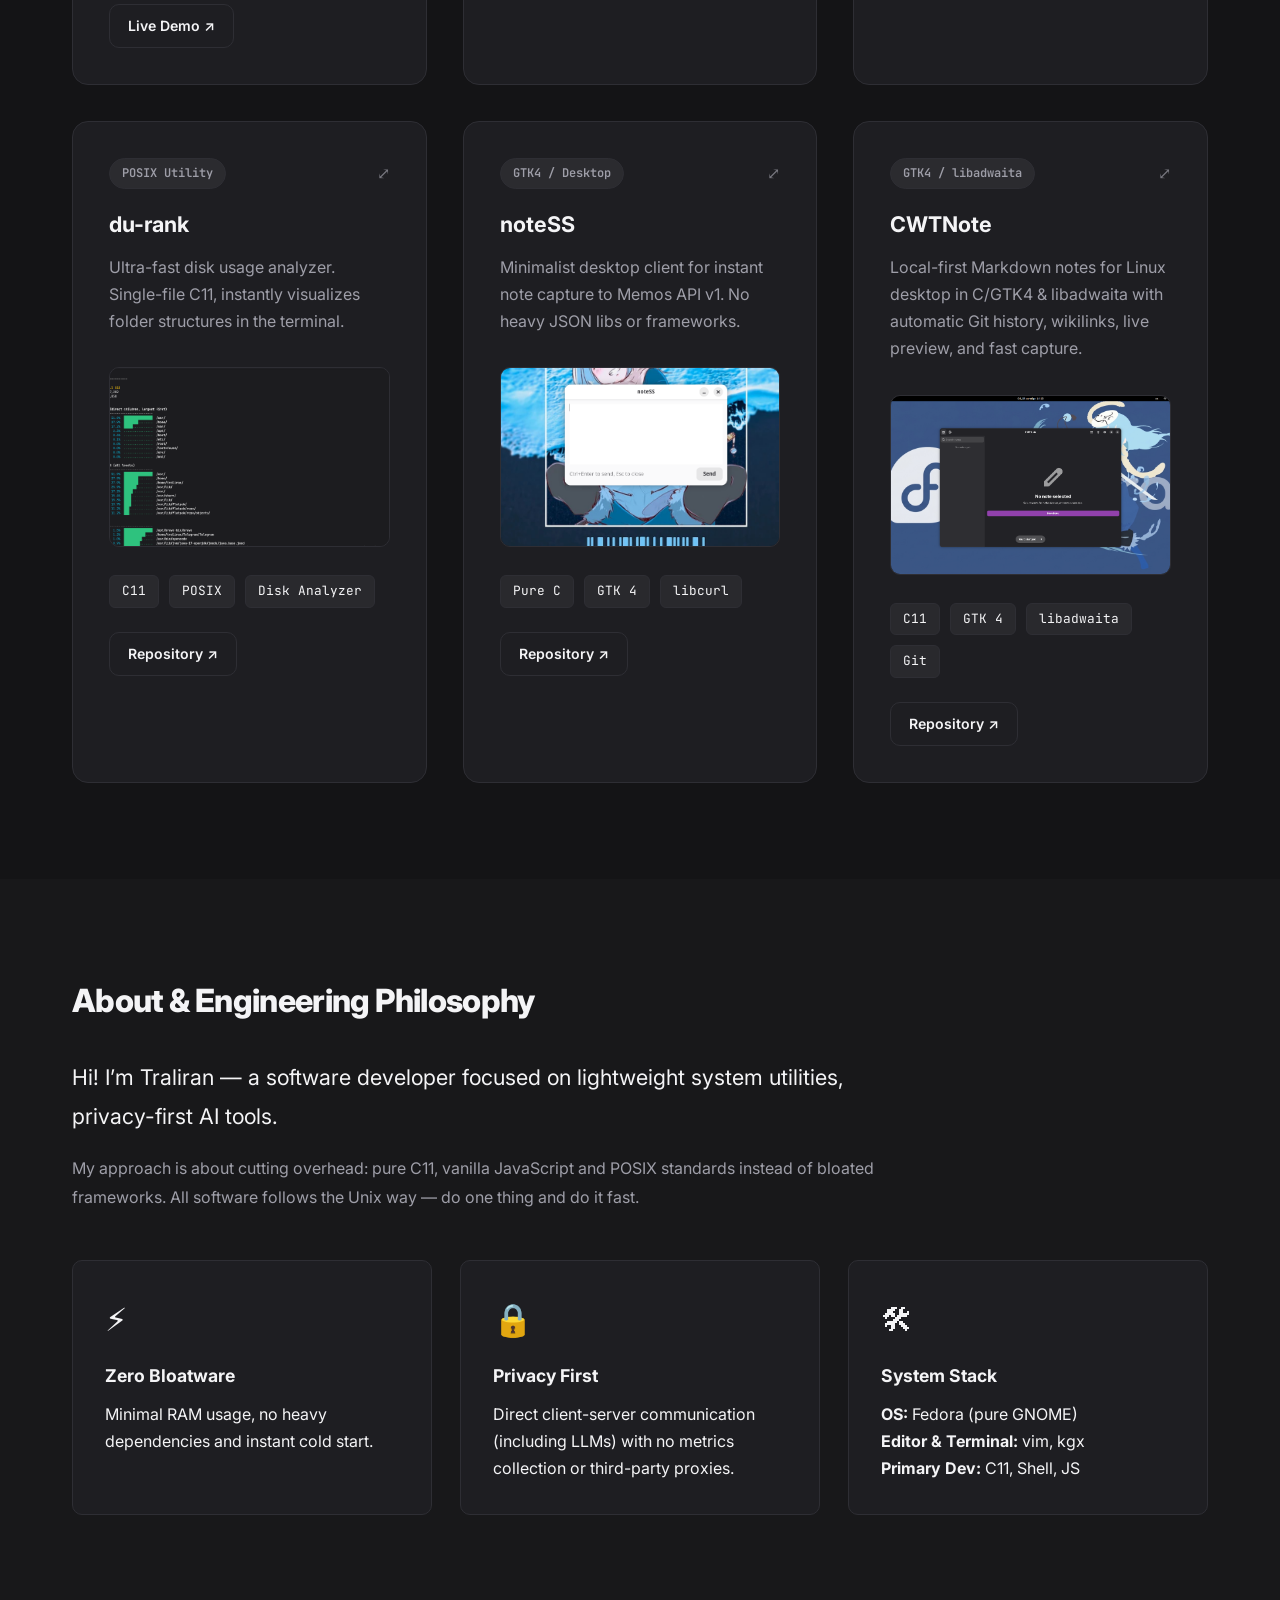
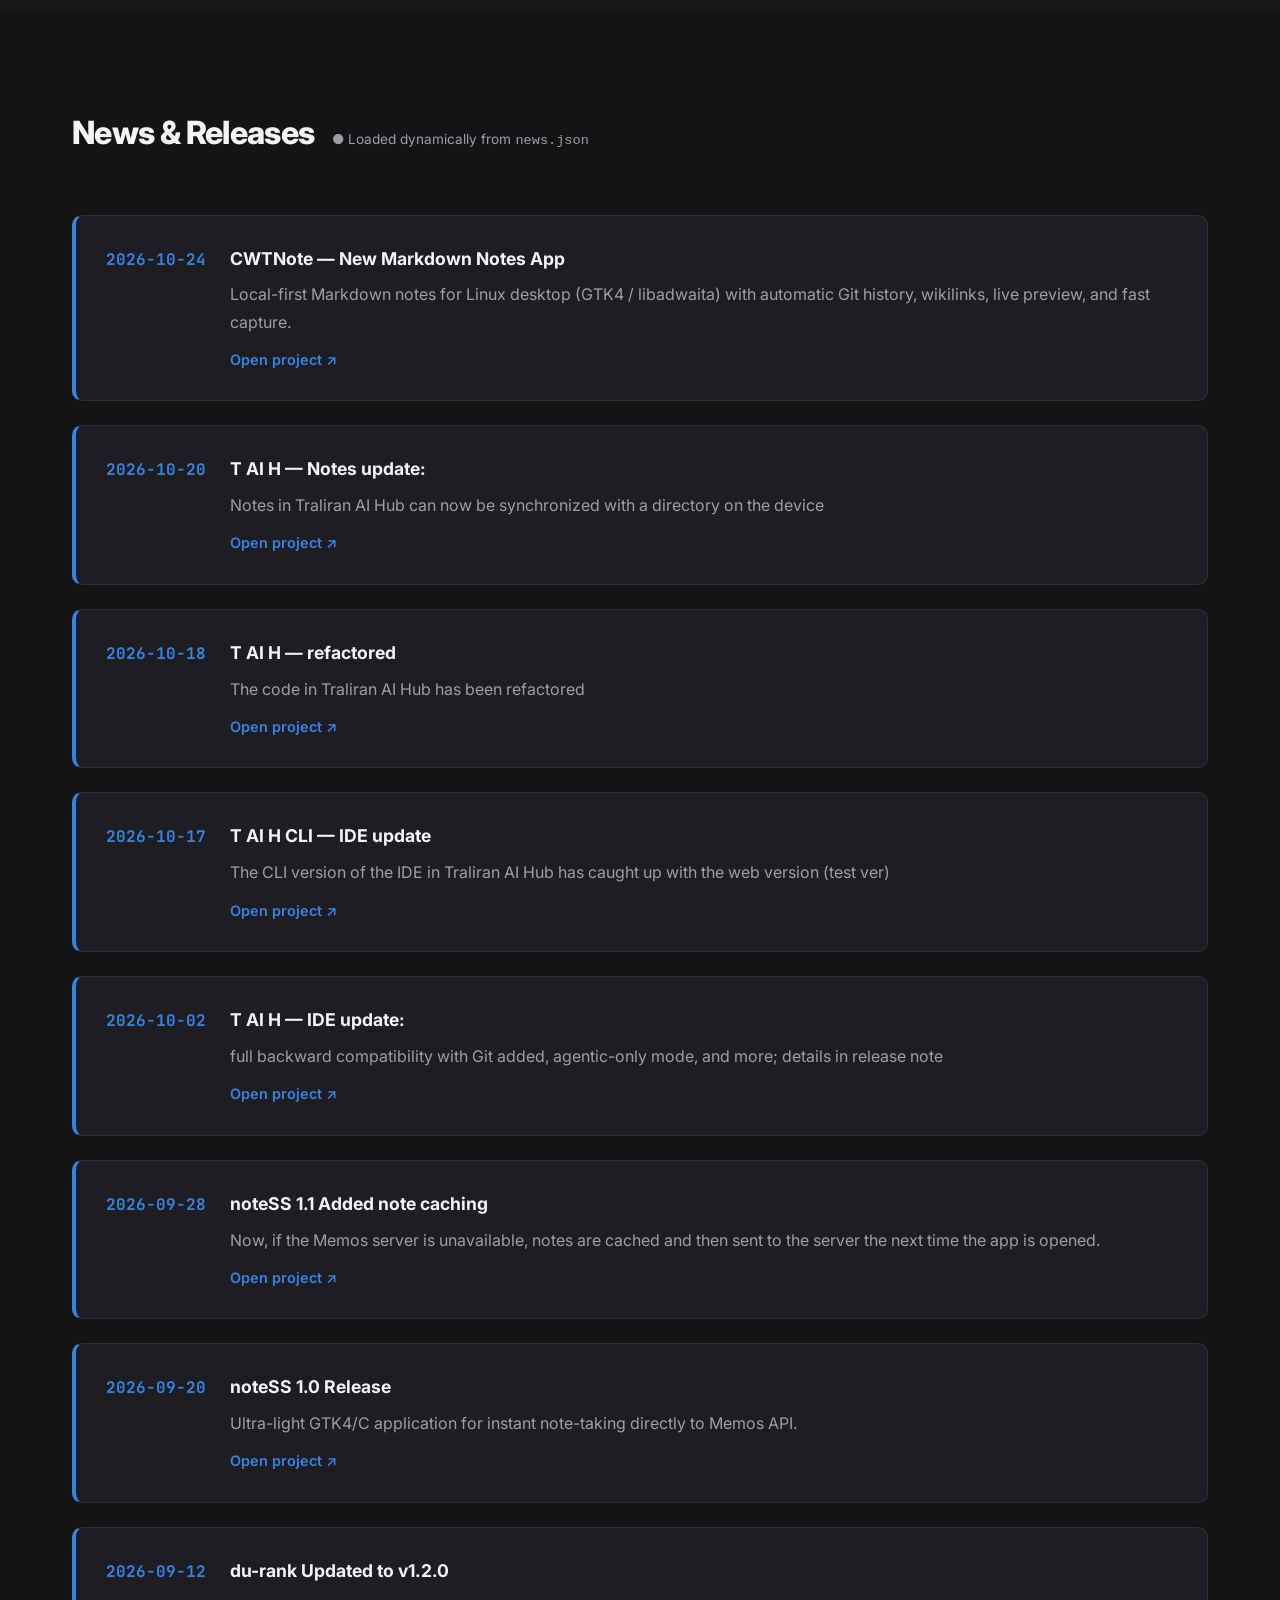
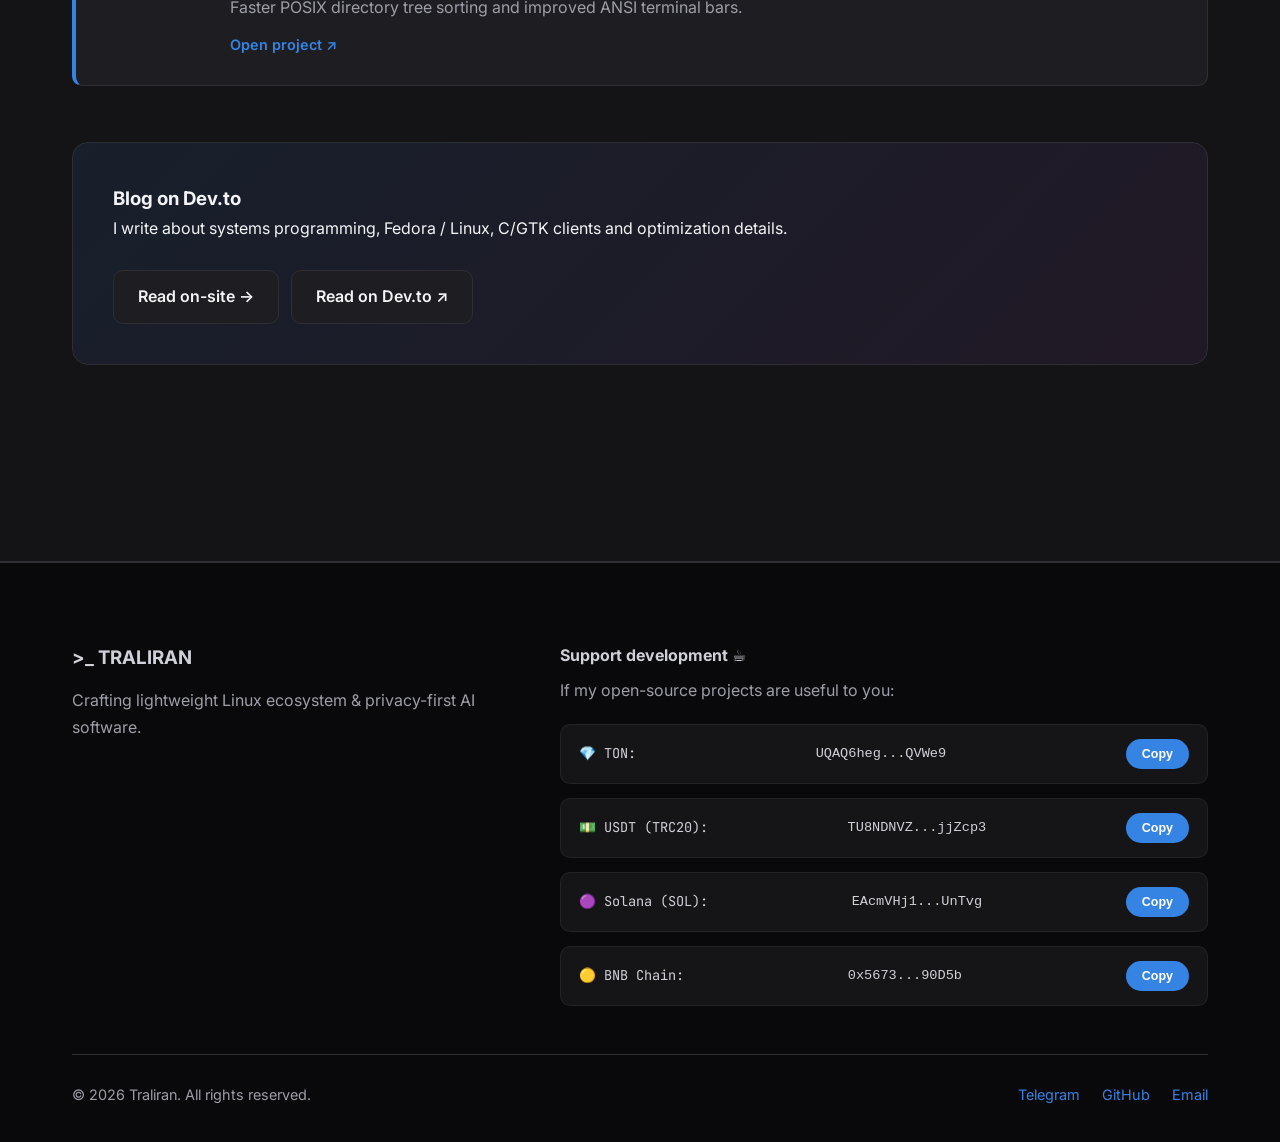
==== commit f28ee0c3: "Change editor and terminal details in index.html Updated the text to reflect changes in the editor a" ====
--- a/index.html
+++ b/index.html
@@ -1,4 +1,4 @@
-<!DOCTYPE html>
+fe<!DOCTYPE html>
 <html lang="en" data-theme="dark">
 <head>
     <meta charset="UTF-8">
@@ -183,7 +183,7 @@
                         <div class="ph-card">
                             <div class="ph-icon">🛠</div>
                             <h4>System Stack</h4>
-                            <p><strong>OS:</strong> Fedora (pure GNOME)<br><strong>Editor & Terminal:</strong> Neovim, Kitty<br><strong>Primary Dev:</strong> C11, Shell, JS</p>
+                            <p><strong>OS:</strong> Fedora (pure GNOME)<br><strong>Editor & Terminal:</strong> vim, kgx<br><strong>Primary Dev:</strong> C11, Shell, JS</p>
                         </div>
                     </div>
                 </div>
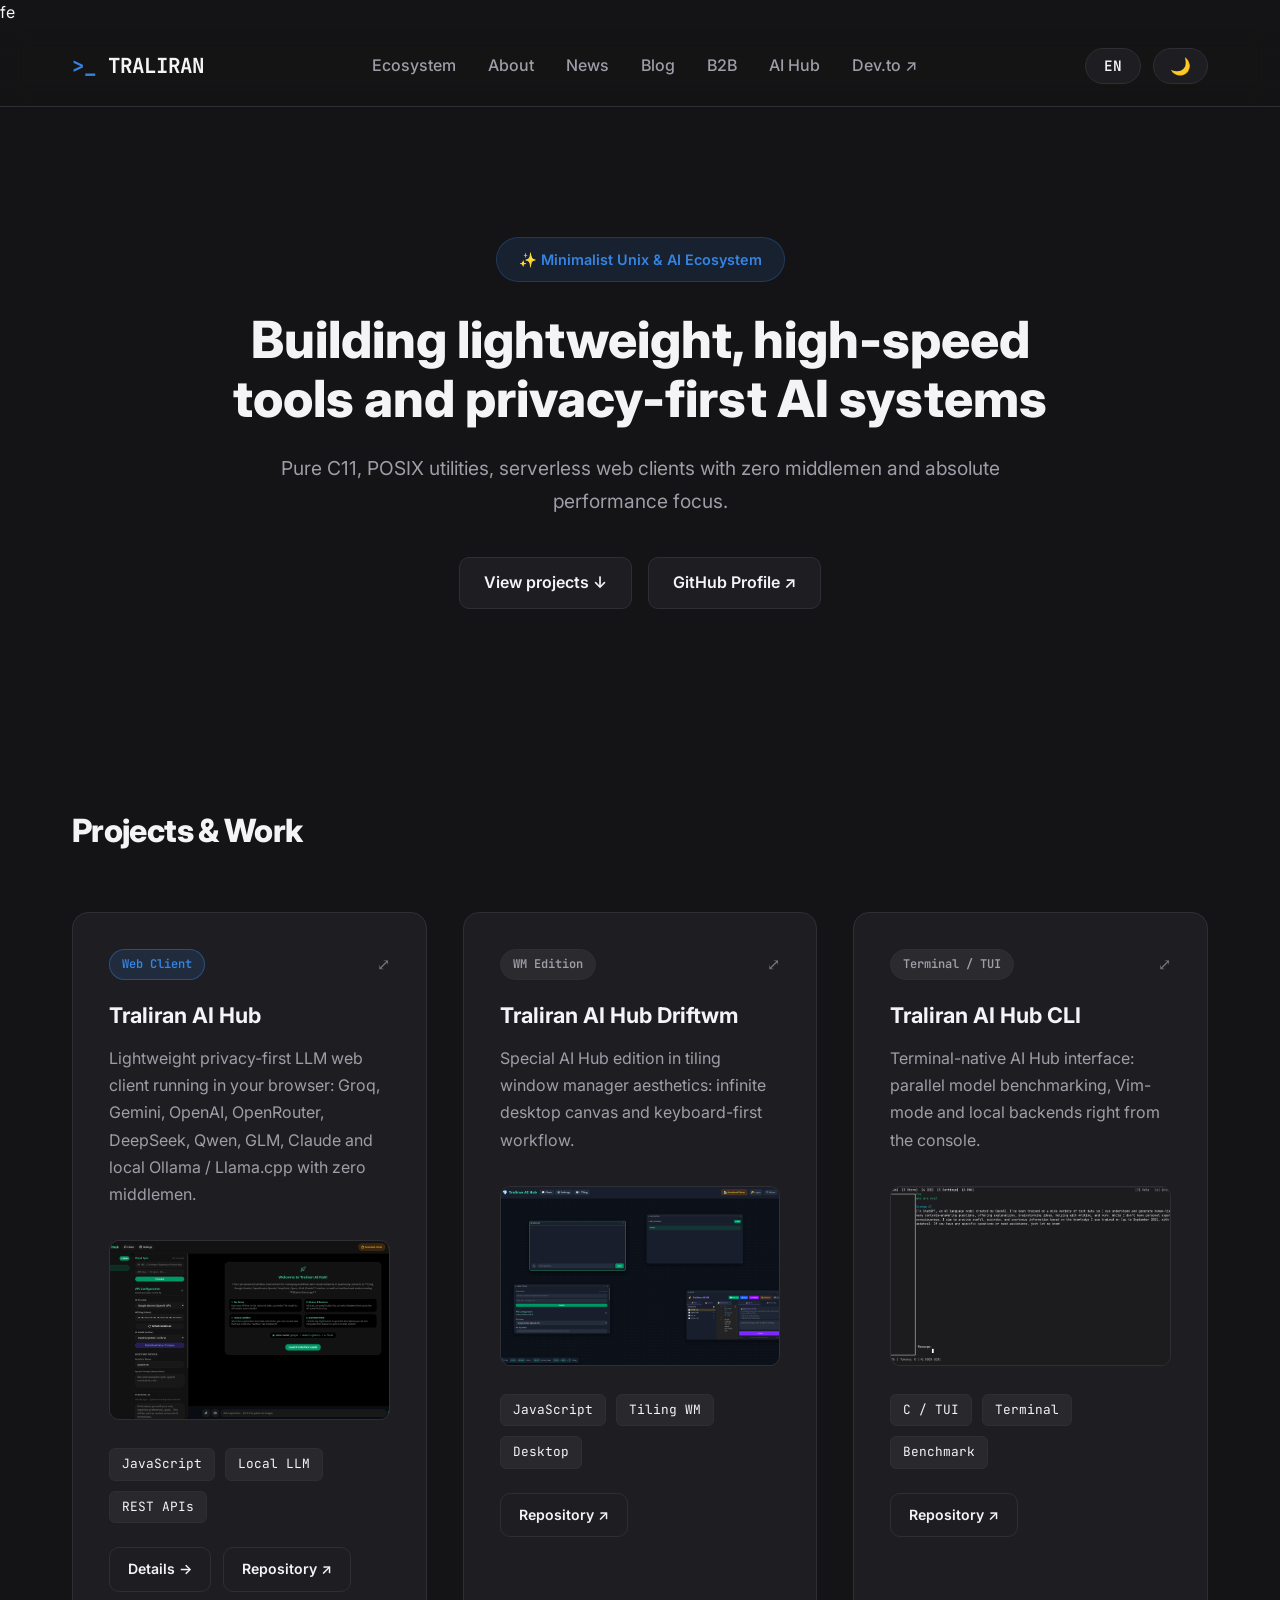
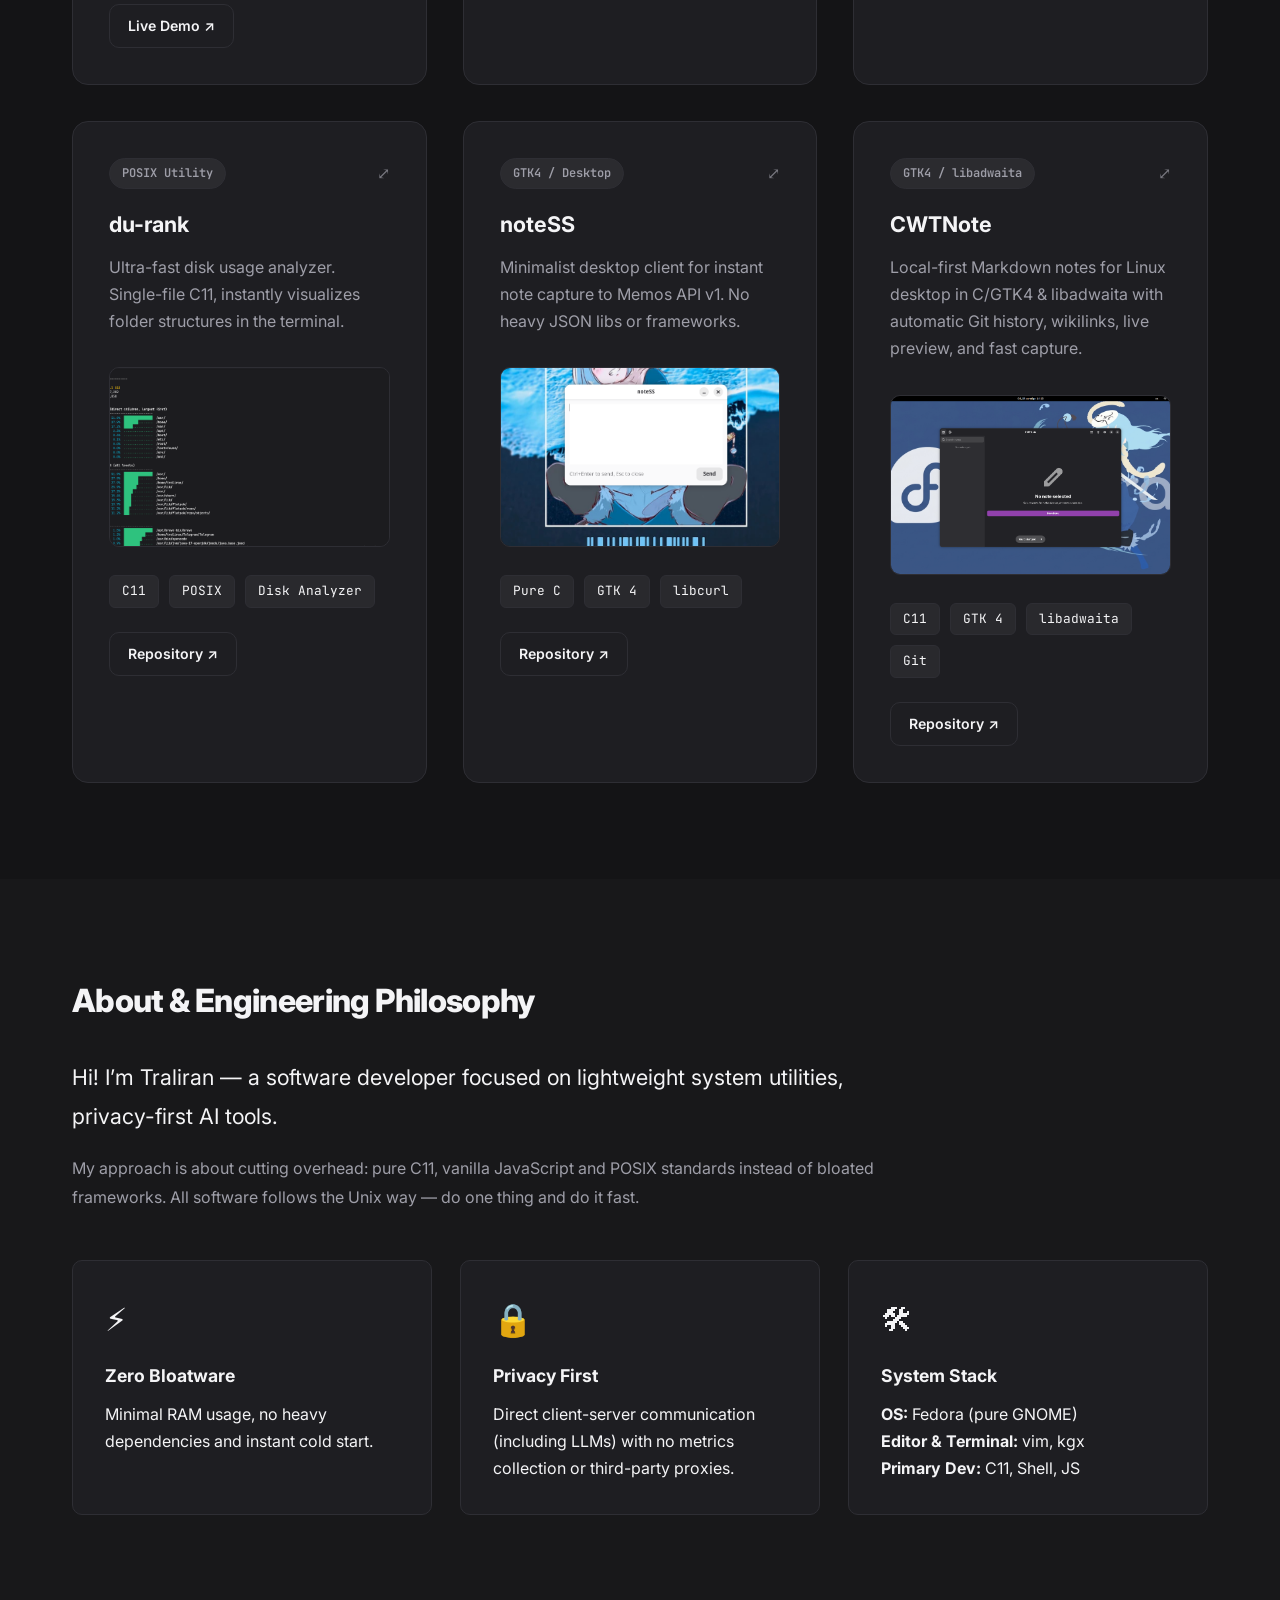
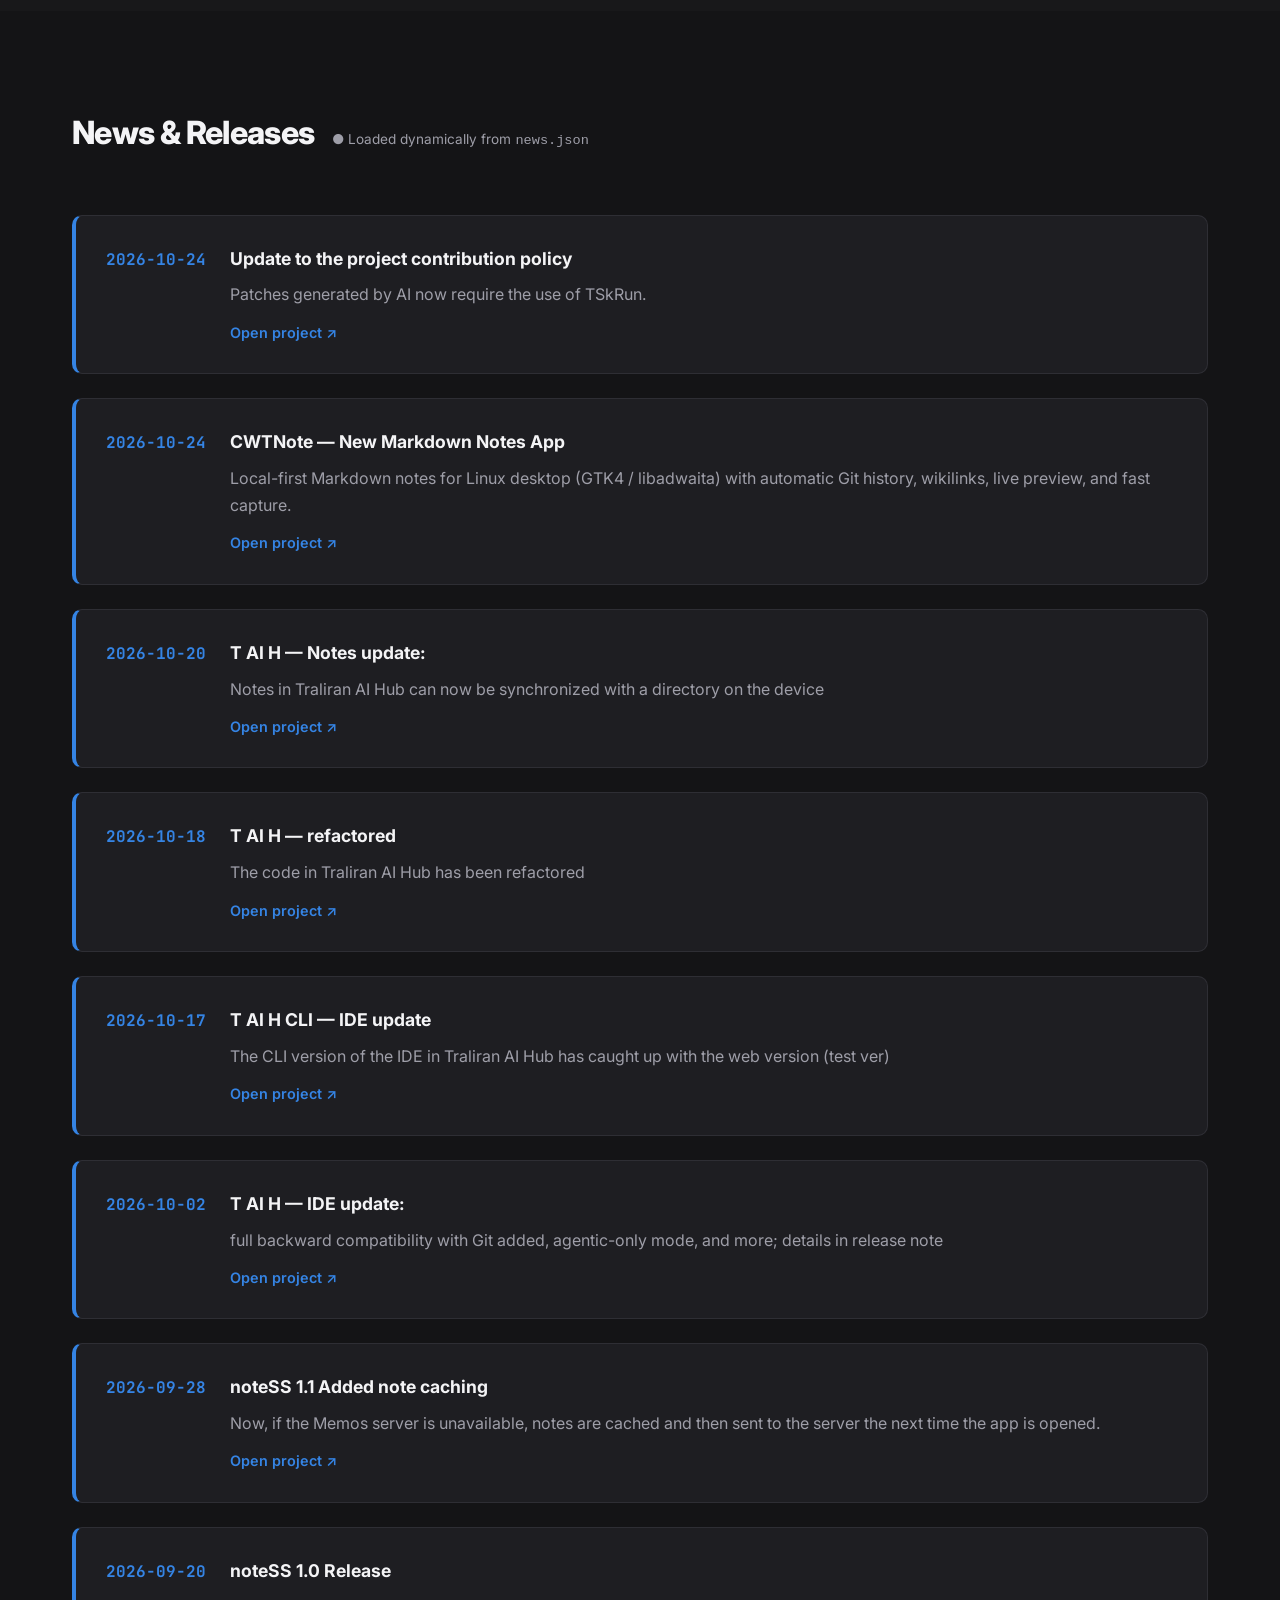
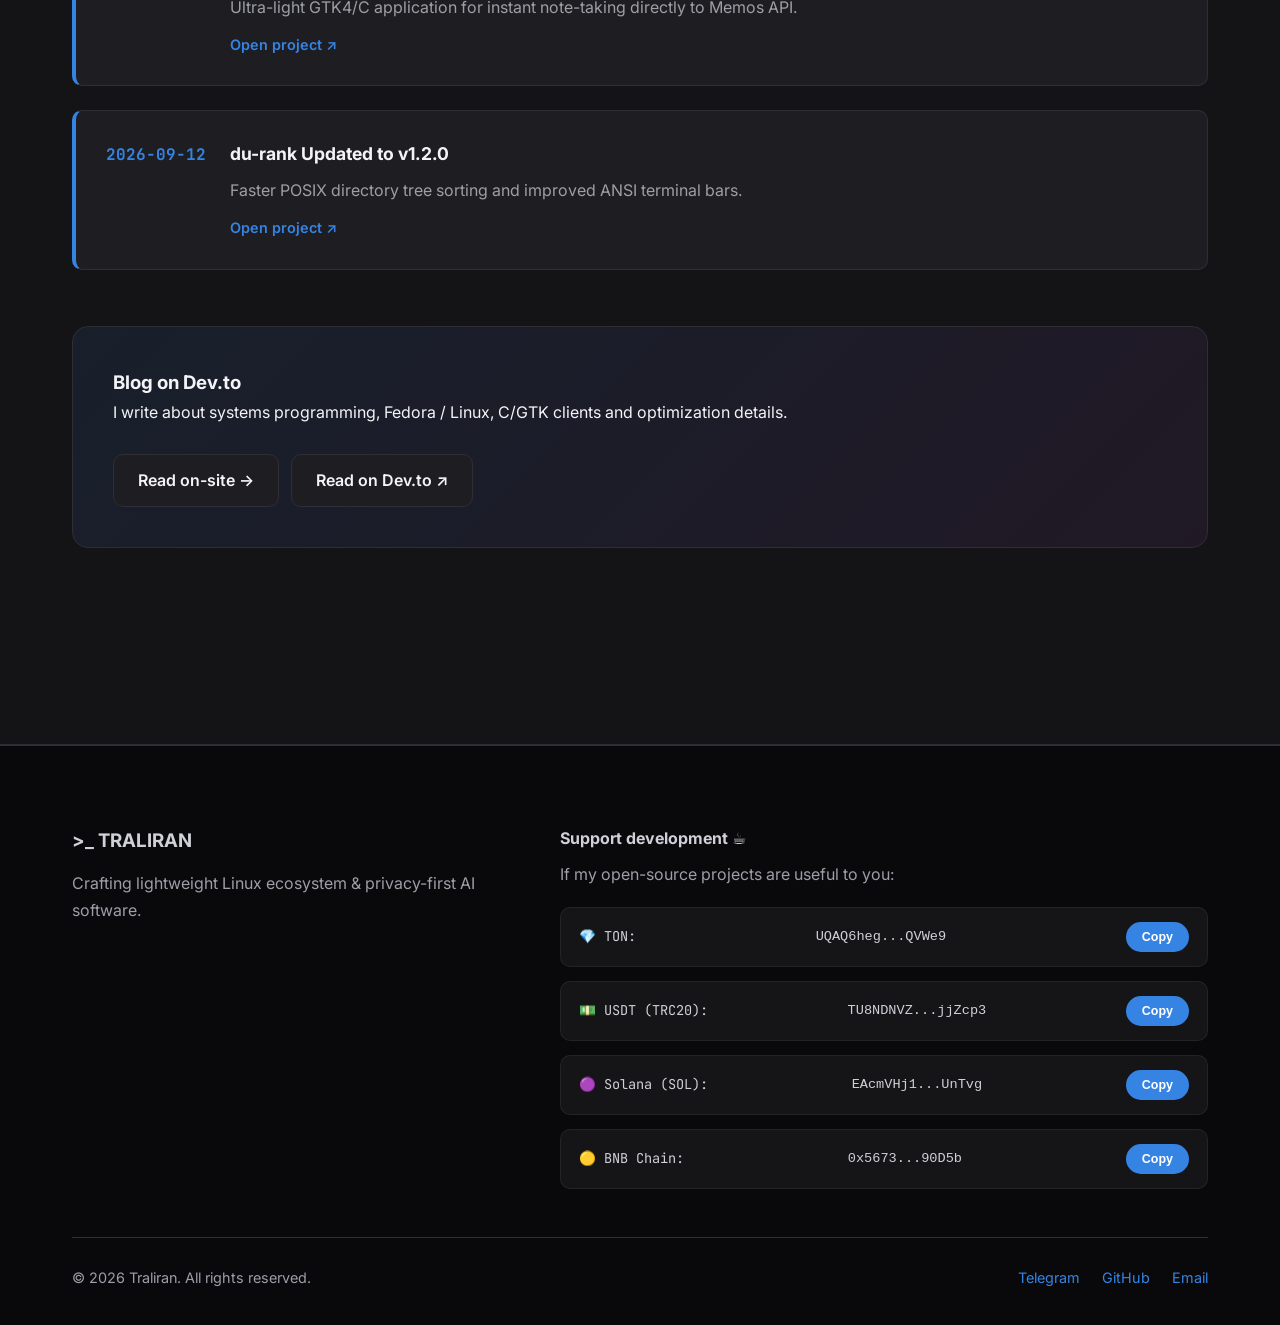
==== commit 888df7e4: "Update footer email address to new contact" ====
--- a/index.html
+++ b/index.html
@@ -277,7 +277,7 @@
                 <div class="footer-socials">
                     <a href="https://t.me/Traliran" target="_blank">Telegram</a>
                     <a href="https://github.com/Traliran" target="_blank">GitHub</a>
-                    <a href="mailto:sitetake7511@gmail.com">Email</a>
+                    <a href="mailto:cwcom@proton.me">Email</a>
                 </div>
             </div>
         </div>
